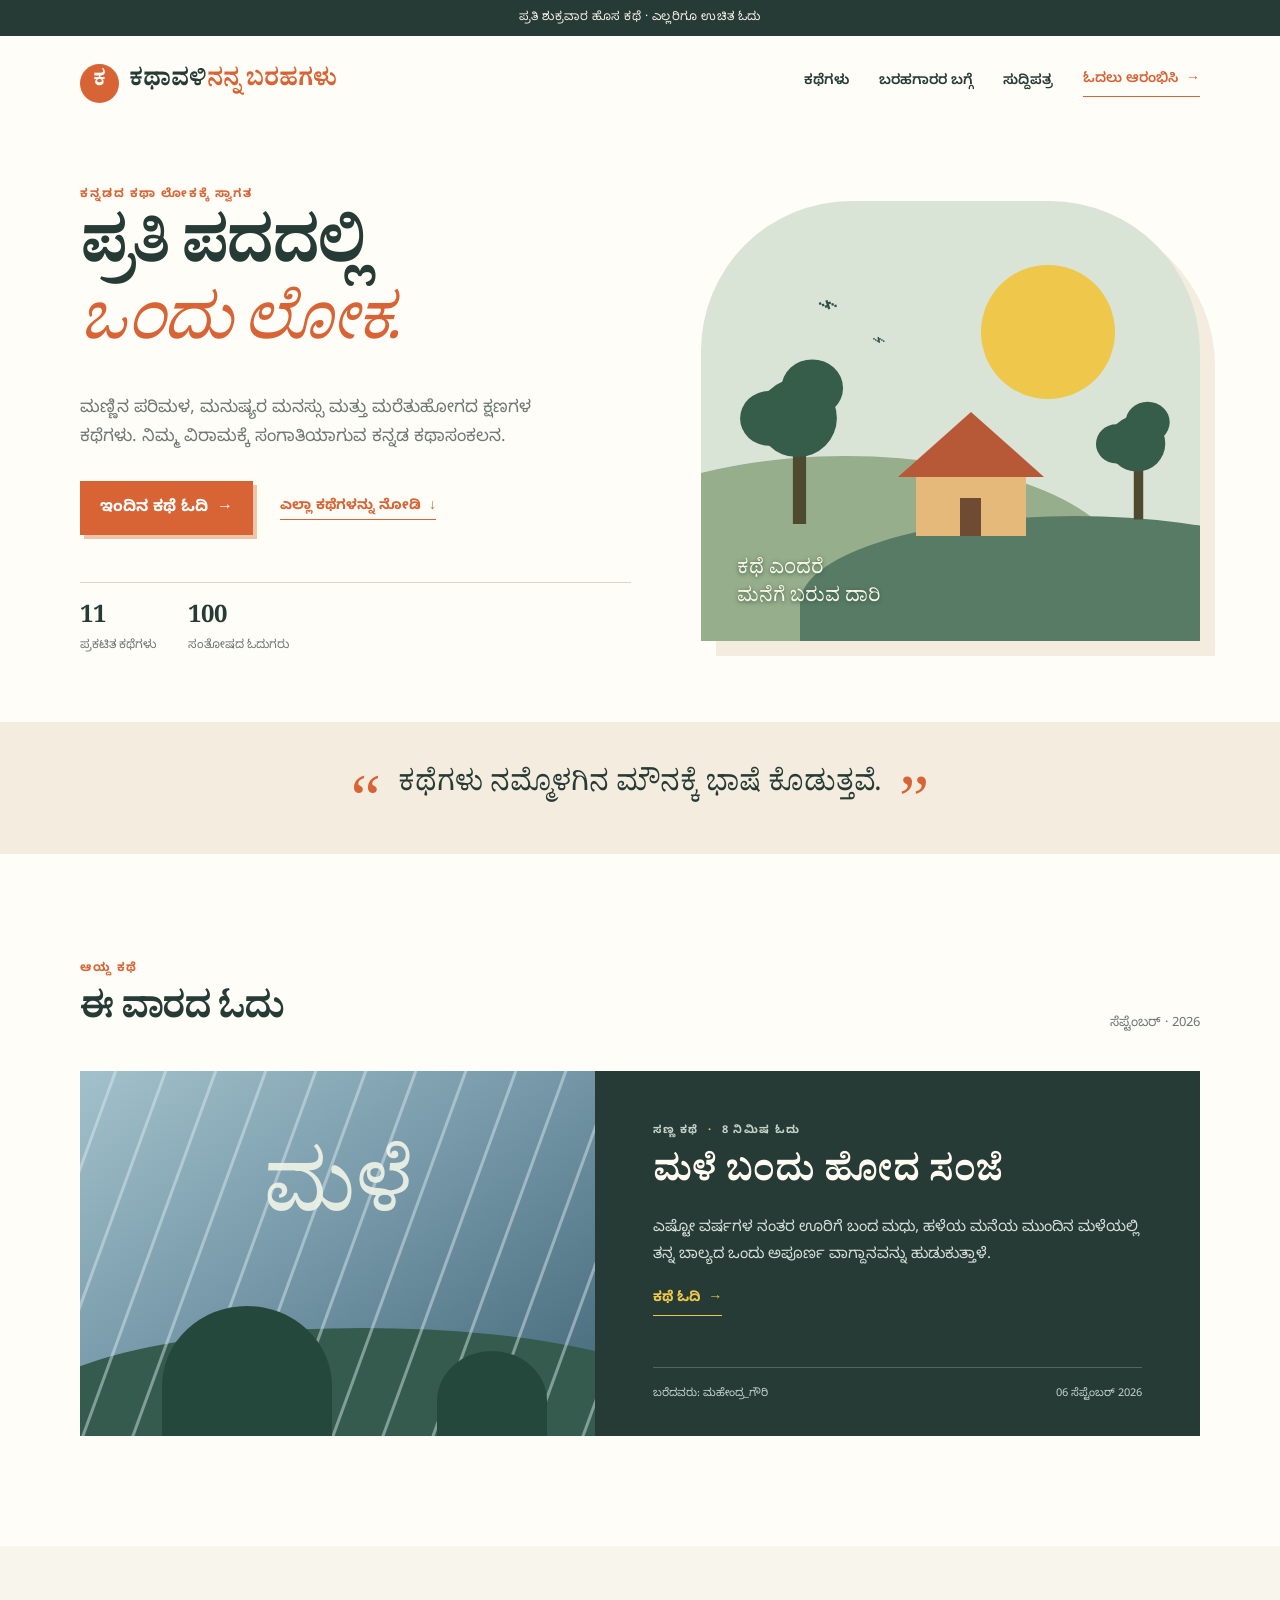
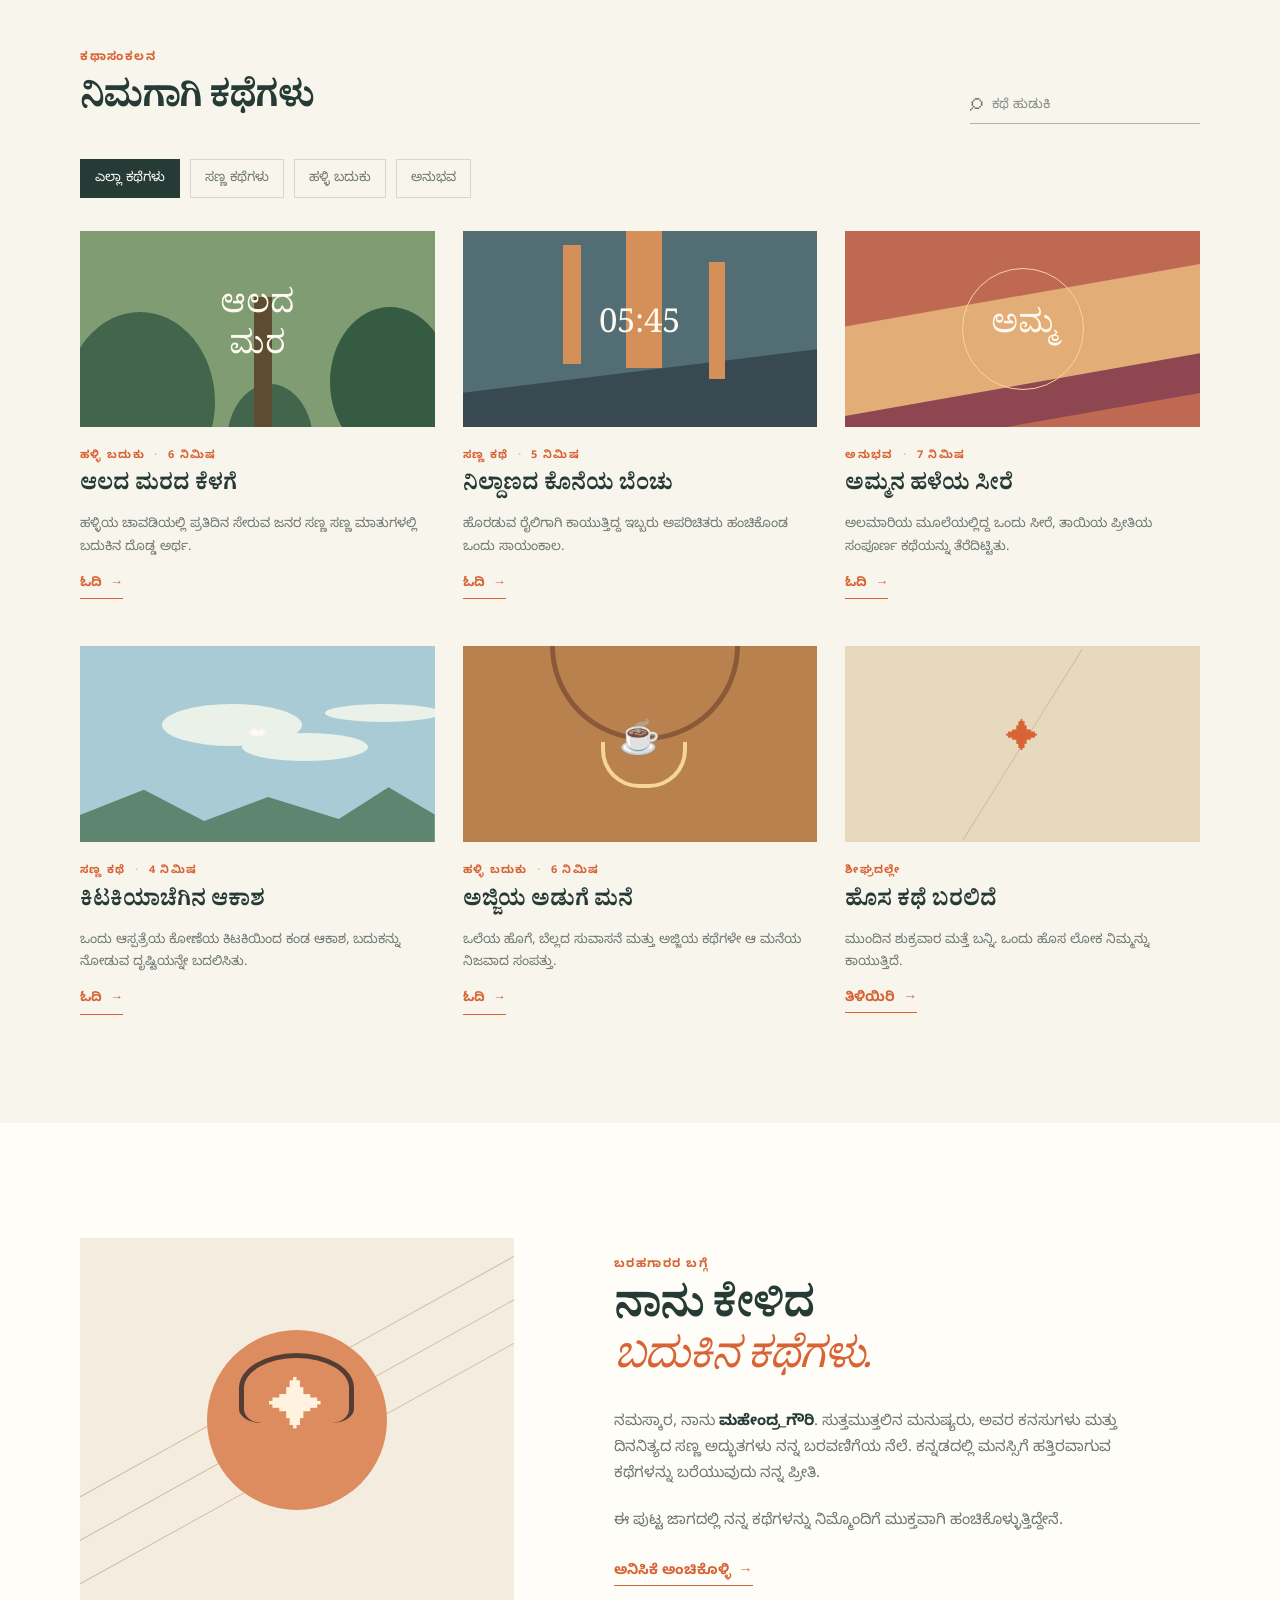
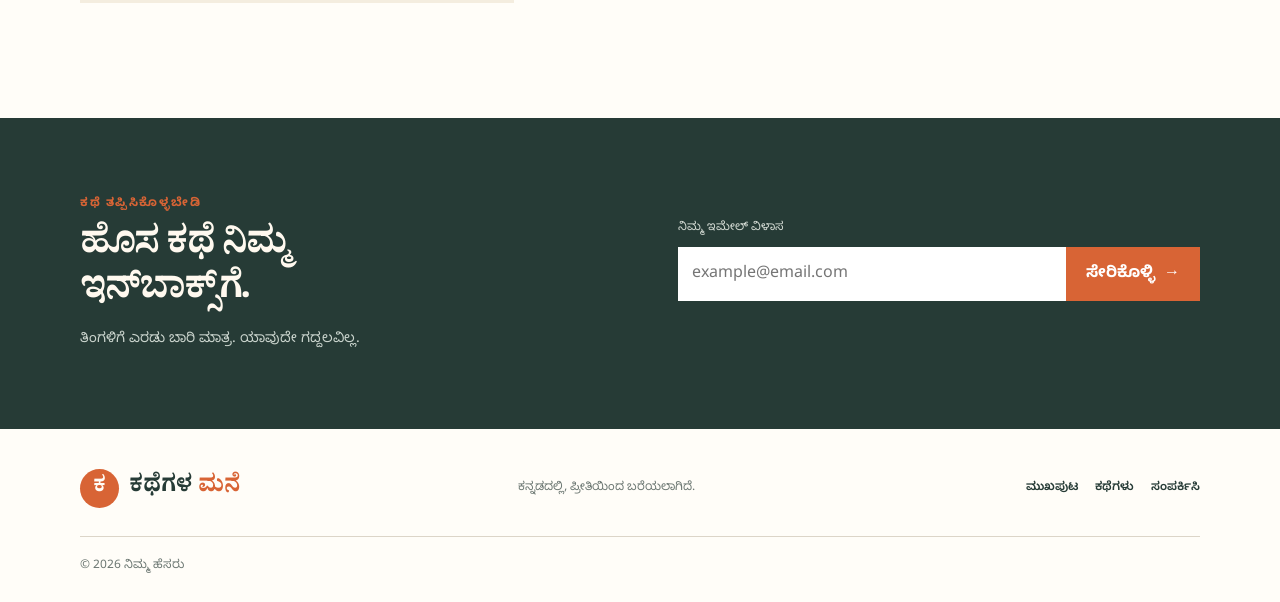
==== index.html @ 790f88e5 "Add files via upload" ====
<!doctype html>
<html lang="kn">
  <head>
    <meta charset="UTF-8" />
    <meta name="viewport" content="width=device-width, initial-scale=1.0" />
    <meta name="description" content="ಕಥೆಗಳ ಮನೆ — ಕನ್ನಡ ಕಥೆಗಳ ಉಚಿತ ಓದುಗೃಹ." />
    <title>ಕಥಾವಳಿ | ಕನ್ನಡ ಕಥೆಗಳು</title>
    <link rel="preconnect" href="https://fonts.googleapis.com" />
    <link rel="preconnect" href="https://fonts.gstatic.com" crossorigin />
    <link href="https://fonts.googleapis.com/css2?family=Noto+Serif+Kannada:wght@400;500;600;700&family=Noto+Sans+Kannada:wght@400;500;600;700&display=swap" rel="stylesheet" />
    <link rel="stylesheet" href="styles.css" />
  </head>
  <body>
    <a class="skip-link" href="#stories">ಕಥೆಗಳಿಗೆ ತೆರಳಿ</a>

    <header class="site-header" id="top">
      <div class="announcement">ಪ್ರತಿ ಶುಕ್ರವಾರ ಹೊಸ ಕಥೆ · ಎಲ್ಲರಿಗೂ ಉಚಿತ ಓದು</div>
      <nav class="nav container" aria-label="ಮುಖ್ಯ ಸಂಚರಣೆ">
        <a class="brand" href="#top" aria-label="ಕಥೆಗಳ ಮನೆ ಮುಖಪುಟ">
          <span class="brand-mark">ಕ</span>
          <span>ಕಥಾವಳಿ<em>ನನ್ನ ಬರಹಗಳು</em></span>
        </a>
        <button class="menu-button" aria-label="ಮೆನು ತೆರೆಯಿರಿ" aria-expanded="false">☰</button>
        <div class="nav-links">
          <a href="#stories">ಕಥೆಗಳು</a>
          <a href="#about">ಬರಹಗಾರರ ಬಗ್ಗೆ</a>
          <a href="#subscribe">ಸುದ್ದಿಪತ್ರ</a>
          <a class="nav-cta" href="#stories">ಓದಲು ಆರಂಭಿಸಿ <span>→</span></a>
        </div>
      </nav>
    </header>

    <main>
      <section class="hero container">
        <div class="hero-copy">
          <p class="eyebrow">ಕನ್ನಡದ ಕಥಾ ಲೋಕಕ್ಕೆ ಸ್ವಾಗತ</p>
          <h1>ಪ್ರತಿ ಪದದಲ್ಲಿ<br /><i>ಒಂದು ಲೋಕ.</i></h1>
          <p class="hero-text">ಮಣ್ಣಿನ ಪರಿಮಳ, ಮನುಷ್ಯರ ಮನಸ್ಸು ಮತ್ತು ಮರೆತುಹೋಗದ ಕ್ಷಣಗಳ ಕಥೆಗಳು. ನಿಮ್ಮ ವಿರಾಮಕ್ಕೆ ಸಂಗಾತಿಯಾಗುವ ಕನ್ನಡ ಕಥಾಸಂಕಲನ.</p>
          <div class="hero-actions">
            <a class="button button-primary" href="#featured">ಇಂದಿನ ಕಥೆ ಓದಿ <span>→</span></a>
            <a class="text-link" href="#stories">ಎಲ್ಲಾ ಕಥೆಗಳನ್ನು ನೋಡಿ <span>↓</span></a>
          </div>
          <div class="hero-meta">
            <div><strong>11 </strong><span>ಪ್ರಕಟಿತ ಕಥೆಗಳು</span></div>
            <div><strong>100</strong><span>ಸಂತೋಷದ ಓದುಗರು</span></div>
          </div>
        </div>
        <div class="hero-art" aria-hidden="true">
          <div class="sun"></div>
          <div class="hill hill-back"></div>
          <div class="hill hill-front"></div>
          <div class="hut"><span></span></div>
          <div class="tree tree-one"><span></span></div>
          <div class="tree tree-two"><span></span></div>
          <div class="bird bird-one">⌁</div><div class="bird bird-two">⌁</div>
          <p>ಕಥೆ ಎಂದರೆ<br />ಮನೆಗೆ ಬರುವ ದಾರಿ</p>
        </div>
      </section>

      <section class="quote-band">
        <div class="container quote-inner">
          <span class="quote-mark">“</span>
          <p>ಕಥೆಗಳು ನಮ್ಮೊಳಗಿನ ಮೌನಕ್ಕೆ ಭಾಷೆ ಕೊಡುತ್ತವೆ.</p>
          <span class="quote-mark end">”</span>
        </div>
      </section>

      <section class="featured container" id="featured">
        <div class="section-heading">
          <div><p class="eyebrow">ಆಯ್ದ ಕಥೆ</p><h2>ಈ ವಾರದ ಓದು</h2></div>
          <span class="issue">ಸೆಪ್ಟೆಂಬರ್ · 2026</span>
        </div>
        <article class="featured-card">
          <div class="featured-image image-rain"><span>ಮಳೆ</span><div class="rain-lines"></div></div>
          <div class="featured-body">
            <p class="category">ಸಣ್ಣ ಕಥೆ <span>·</span> 8 ನಿಮಿಷ ಓದು</p>
            <h3>ಮಳೆ ಬಂದು ಹೋದ ಸಂಜೆ</h3>
            <p>ಎಷ್ಟೋ ವರ್ಷಗಳ ನಂತರ ಊರಿಗೆ ಬಂದ ಮಧು, ಹಳೆಯ ಮನೆಯ ಮುಂದಿನ ಮಳೆಯಲ್ಲಿ ತನ್ನ ಬಾಲ್ಯದ ಒಂದು ಅಪೂರ್ಣ ವಾಗ್ದಾನವನ್ನು ಹುಡುಕುತ್ತಾಳೆ.</p>
            <button class="read-story" data-story="rain">ಕಥೆ ಓದಿ <span>→</span></button>
            <div class="featured-footer"><span>ಬರೆದವರು: ಮಹೇಂದ್ರ_ಗೌರಿ</span><span>06 ಸೆಪ್ಟೆಂಬರ್ 2026</span></div>
          </div>
        </article>
      </section>

      <section class="stories-section" id="stories">
        <div class="container">
          <div class="section-heading stories-heading">
            <div><p class="eyebrow">ಕಥಾಸಂಕಲನ</p><h2>ನಿಮಗಾಗಿ ಕಥೆಗಳು</h2></div>
            <label class="search" for="story-search"><span>⌕</span><input id="story-search" type="search" placeholder="ಕಥೆ ಹುಡುಕಿ" /></label>
          </div>
          <div class="filters" role="group" aria-label="ಕಥೆಯ ವರ್ಗಗಳು">
            <button class="filter active" data-filter="all">ಎಲ್ಲಾ ಕಥೆಗಳು</button>
            <button class="filter" data-filter="ಸಣ್ಣ ಕಥೆ">ಸಣ್ಣ ಕಥೆಗಳು</button>
            <button class="filter" data-filter="ಹಳ್ಳಿ ಬದುಕು">ಹಳ್ಳಿ ಬದುಕು</button>
            <button class="filter" data-filter="ಅನುಭವ">ಅನುಭವ</button>
          </div>
          <div class="story-grid" id="story-grid">
            <article class="story-card" data-category="ಹಳ್ಳಿ ಬದುಕು" data-search="ಆಲದ ಮರದ ಕೆಳಗೆ ಹಳ್ಳಿ ಬದುಕು">
              <div class="card-art art-tree"><span>ಆಲದ<br />ಮರ</span></div>
              <p class="category">ಹಳ್ಳಿ ಬದುಕು <span>·</span> 6 ನಿಮಿಷ</p><h3>ಆಲದ ಮರದ ಕೆಳಗೆ</h3>
              <p>ಹಳ್ಳಿಯ ಚಾವಡಿಯಲ್ಲಿ ಪ್ರತಿದಿನ ಸೇರುವ ಜನರ ಸಣ್ಣ ಸಣ್ಣ ಮಾತುಗಳಲ್ಲಿ ಬದುಕಿನ ದೊಡ್ಡ ಅರ್ಥ.</p>
              <button class="read-story simple" data-story="tree">ಓದಿ <span>→</span></button>
            </article>
            <article class="story-card" data-category="ಸಣ್ಣ ಕಥೆ" data-search="ನಿಲ್ದಾಣದ ಕೊನೆಯ ಬೆಂಚು ಸಣ್ಣ ಕಥೆ">
              <div class="card-art art-station"><span>05:45</span></div>
              <p class="category">ಸಣ್ಣ ಕಥೆ <span>·</span> 5 ನಿಮಿಷ</p><h3>ನಿಲ್ದಾಣದ ಕೊನೆಯ ಬೆಂಚು</h3>
              <p>ಹೊರಡುವ ರೈಲಿಗಾಗಿ ಕಾಯುತ್ತಿದ್ದ ಇಬ್ಬರು ಅಪರಿಚಿತರು ಹಂಚಿಕೊಂಡ ಒಂದು ಸಾಯಂಕಾಲ.</p>
              <button class="read-story simple" data-story="station">ಓದಿ <span>→</span></button>
            </article>
            <article class="story-card" data-category="ಅನುಭವ" data-search="ಅಮ್ಮನ ಹಳೆಯ ಸೀರೆ ಅನುಭವ">
              <div class="card-art art-saree"><span>ಅಮ್ಮ</span></div>
              <p class="category">ಅನುಭವ <span>·</span> 7 ನಿಮಿಷ</p><h3>ಅಮ್ಮನ ಹಳೆಯ ಸೀರೆ</h3>
              <p>ಅಲಮಾರಿಯ ಮೂಲೆಯಲ್ಲಿದ್ದ ಒಂದು ಸೀರೆ, ತಾಯಿಯ ಪ್ರೀತಿಯ ಸಂಪೂರ್ಣ ಕಥೆಯನ್ನು ತೆರೆದಿಟ್ಟಿತು.</p>
              <button class="read-story simple" data-story="saree">ಓದಿ <span>→</span></button>
            </article>
            <article class="story-card" data-category="ಸಣ್ಣ ಕಥೆ" data-search="ಕಿಟಕಿಯಾಚೆಗಿನ ಆಕಾಶ ಸಣ್ಣ ಕಥೆ">
              <div class="card-art art-sky"><span>☁</span></div>
              <p class="category">ಸಣ್ಣ ಕಥೆ <span>·</span> 4 ನಿಮಿಷ</p><h3>ಕಿಟಕಿಯಾಚೆಗಿನ ಆಕಾಶ</h3>
              <p>ಒಂದು ಆಸ್ಪತ್ರೆಯ ಕೋಣೆಯ ಕಿಟಕಿಯಿಂದ ಕಂಡ ಆಕಾಶ, ಬದುಕನ್ನು ನೋಡುವ ದೃಷ್ಟಿಯನ್ನೇ ಬದಲಿಸಿತು.</p>
              <button class="read-story simple" data-story="sky">ಓದಿ <span>→</span></button>
            </article>
            <article class="story-card" data-category="ಹಳ್ಳಿ ಬದುಕು" data-search="ಅಜ್ಜಿಯ ಅಡುಗೆ ಮನೆ ಹಳ್ಳಿ ಬದುಕು">
              <div class="card-art art-kitchen"><span>☕</span></div>
              <p class="category">ಹಳ್ಳಿ ಬದುಕು <span>·</span> 6 ನಿಮಿಷ</p><h3>ಅಜ್ಜಿಯ ಅಡುಗೆ ಮನೆ</h3>
              <p>ಒಲೆಯ ಹೊಗೆ, ಬೆಲ್ಲದ ಸುವಾಸನೆ ಮತ್ತು ಅಜ್ಜಿಯ ಕಥೆಗಳೇ ಆ ಮನೆಯ ನಿಜವಾದ ಸಂಪತ್ತು.</p>
              <button class="read-story simple" data-story="kitchen">ಓದಿ <span>→</span></button>
            </article>
            <article class="story-card coming-card" data-category="ಅನುಭವ" data-search="ಹೊಸ ಕಥೆ ಶೀಘ್ರದಲ್ಲೇ">
              <div class="card-art art-coming"><span>✦</span></div>
              <p class="category">ಶೀಘ್ರದಲ್ಲೇ</p><h3>ಹೊಸ ಕಥೆ ಬರಲಿದೆ</h3>
              <p>ಮುಂದಿನ ಶುಕ್ರವಾರ ಮತ್ತೆ ಬನ್ನಿ. ಒಂದು ಹೊಸ ಲೋಕ ನಿಮ್ಮನ್ನು ಕಾಯುತ್ತಿದೆ.</p>
              <a class="text-link" href="#subscribe">ತಿಳಿಯಿರಿ <span>→</span></a>
            </article>
          </div>
          <p class="no-results" hidden>ನಿಮ್ಮ ಹುಡುಕಾಟಕ್ಕೆ ಕಥೆ ಸಿಗಲಿಲ್ಲ. ಬೇರೆ ಪದ ಬಳಸಿ ನೋಡಿ.</p>
        </div>
      </section>

      <section class="about container" id="about">
        <div class="about-portrait" aria-hidden="true"><div class="portrait-circle"><span>✦</span></div><div class="portrait-lines"></div></div>
        <div class="about-copy"><p class="eyebrow">ಬರಹಗಾರರ ಬಗ್ಗೆ</p><h2>ನಾನು ಕೇಳಿದ<br /><i>ಬದುಕಿನ ಕಥೆಗಳು.</i></h2><p>ನಮಸ್ಕಾರ, ನಾನು <strong>ಮಹೇಂದ್ರ_ಗೌರಿ</strong>. ಸುತ್ತಮುತ್ತಲಿನ ಮನುಷ್ಯರು, ಅವರ ಕನಸುಗಳು ಮತ್ತು ದಿನನಿತ್ಯದ ಸಣ್ಣ ಅದ್ಭುತಗಳು ನನ್ನ ಬರವಣಿಗೆಯ ನೆಲೆ. ಕನ್ನಡದಲ್ಲಿ ಮನಸ್ಸಿಗೆ ಹತ್ತಿರವಾಗುವ ಕಥೆಗಳನ್ನು ಬರೆಯುವುದು ನನ್ನ ಪ್ರೀತಿ.</p><p>ಈ ಪುಟ್ಟ ಜಾಗದಲ್ಲಿ ನನ್ನ ಕಥೆಗಳನ್ನು ನಿಮ್ಮೊಂದಿಗೆ ಮುಕ್ತವಾಗಿ ಹಂಚಿಕೊಳ್ಳುತ್ತಿದ್ದೇನೆ.</p><a class="text-link" href="mailto:hello@example.com">ಅನಿಸಿಕೆ ಅಂಚಿಕೊಳ್ಳಿ <span>→</span></a></div>
      </section>

      <section class="subscribe" id="subscribe">
        <div class="container subscribe-inner"><div><p class="eyebrow">ಕಥೆ ತಪ್ಪಿಸಿಕೊಳ್ಳಬೇಡಿ</p><h2>ಹೊಸ ಕಥೆ ನಿಮ್ಮ<br />ಇನ್‌ಬಾಕ್ಸ್‌ಗೆ.</h2><p>ತಿಂಗಳಿಗೆ ಎರಡು ಬಾರಿ ಮಾತ್ರ. ಯಾವುದೇ ಗದ್ದಲವಿಲ್ಲ.</p></div><form id="subscribe-form" novalidate><label for="email">ನಿಮ್ಮ ಇಮೇಲ್ ವಿಳಾಸ</label><div class="form-row"><input id="email" type="email" placeholder="example@email.com" required /><button class="button button-primary" type="submit">ಸೇರಿಕೊಳ್ಳಿ <span>→</span></button></div><p class="form-message" aria-live="polite"></p></form></div>
      </section>
    </main>

    <footer class="site-footer"><div class="container footer-inner"><a class="brand" href="#top"><span class="brand-mark">ಕ</span><span>ಕಥೆಗಳ <em>ಮನೆ</em></span></a><p>ಕನ್ನಡದಲ್ಲಿ, ಪ್ರೀತಿಯಿಂದ ಬರೆಯಲಾಗಿದೆ.</p><div class="footer-links"><a href="#top">ಮುಖಪುಟ</a><a href="#stories">ಕಥೆಗಳು</a><a href="mailto:hello@example.com">ಸಂಪರ್ಕಿಸಿ</a></div><p class="copyright">© <span id="year"></span> ನಿಮ್ಮ ಹೆಸರು</p></div></footer>

    <dialog class="reader" id="story-reader">
      <button class="close-reader" aria-label="ಕಥೆ ಮುಚ್ಚಿ">×</button>
      <article class="reader-content"><p class="category" id="reader-category"></p><h2 id="reader-title"></h2><p class="reader-byline">ಬರೆದವರು: ನಿಮ್ಮ ಹೆಸರು</p><div class="reader-body" id="reader-body"></div><div class="reader-end">✦<p>ಓದಿದ್ದಕ್ಕೆ ಧನ್ಯವಾದಗಳು</p></div></article>
    </dialog>
    <script src="app.js"></script>
  </body>
</html>
---- styles.css ----
:root { --ink:#263b36; --muted:#6d7873; --paper:#fffdf8; --cream:#f4eddf; --orange:#d86435; --orange-dark:#b94c23; --yellow:#efc84b; --line:#dcd5c8; --serif:"Noto Serif Kannada", Georgia, serif; --sans:"Noto Sans Kannada", Arial, sans-serif; }
* { box-sizing:border-box; } html { scroll-behavior:smooth; } body { margin:0; background:var(--paper); color:var(--ink); font-family:var(--sans); font-size:16px; line-height:1.75; } button,input { font:inherit; } button,a { -webkit-tap-highlight-color:transparent; } a { color:inherit; text-decoration:none; } .container { width:min(1120px, calc(100% - 48px)); margin:auto; }.skip-link { position:absolute; left:-10000px; background:var(--ink); color:white; padding:10px 16px; z-index:20; }.skip-link:focus { left:12px; top:12px; }
.announcement { background:var(--ink); color:#f9f3e8; text-align:center; padding:8px 12px 7px; font-size:12px; letter-spacing:.04em; }.site-header { background:var(--paper); }.nav { height:94px; display:flex; align-items:center; justify-content:space-between; }.brand { display:inline-flex; align-items:center; gap:10px; font-family:var(--serif); font-size:24px; line-height:1; font-weight:700; }.brand em { color:var(--orange); font-style:normal; }.brand-mark { display:grid; place-items:center; width:39px; height:39px; border-radius:50%; color:var(--paper); background:var(--orange); font-size:22px; }.nav-links { display:flex; align-items:center; gap:30px; font-size:14px; font-weight:600; }.nav-links > a:not(.nav-cta) { position:relative; }.nav-links > a:not(.nav-cta)::after { content:""; position:absolute; left:0; bottom:-4px; width:0; height:1px; background:var(--orange); transition:width .2s; }.nav-links > a:not(.nav-cta):hover::after { width:100%; }.nav-cta { color:var(--orange); border-bottom:1px solid currentColor; padding-bottom:2px; }.nav-cta span,.button span,.text-link span,.read-story span { padding-left:4px; transition:transform .2s; display:inline-block; }.nav-cta:hover span,.button:hover span,.text-link:hover span,.read-story:hover span { transform:translateX(4px); }.menu-button { display:none; border:0; background:transparent; font-size:25px; color:var(--ink); cursor:pointer; }
.hero { min-height:570px; display:grid; grid-template-columns:1.05fr .95fr; gap:70px; align-items:center; padding-top:55px; padding-bottom:65px; }.eyebrow { margin:0 0 11px; color:var(--orange); font-size:12px; font-weight:700; letter-spacing:.13em; text-transform:uppercase; }.hero h1,.section-heading h2,.about h2,.subscribe h2 { font-family:var(--serif); font-size:clamp(41px,5.1vw,64px); line-height:1.2; letter-spacing:-.045em; margin:0; font-weight:700; }.hero h1 i,.about h2 i { color:var(--orange); font-weight:400; }.hero-text { max-width:510px; margin:24px 0 27px; color:var(--muted); font-size:17px; }.hero-actions { display:flex; align-items:center; gap:27px; flex-wrap:wrap; }.button { display:inline-block; border:0; cursor:pointer; padding:14px 20px 12px; font-weight:700; transition:transform .2s,background .2s; }.button:hover { transform:translateY(-2px); }.button-primary { background:var(--orange); color:white; box-shadow:4px 4px 0 #efc5a9; }.button-primary:hover { background:var(--orange-dark); }.text-link { display:inline-block; color:var(--orange); font-size:14px; font-weight:700; border-bottom:1px solid currentColor; line-height:1.7; cursor:pointer; }.hero-meta { display:flex; gap:32px; border-top:1px solid var(--line); padding-top:21px; margin-top:47px; }.hero-meta > div { display:flex; flex-direction:column; }.hero-meta strong { font-family:var(--serif); font-size:24px; line-height:1.35; }.hero-meta span { color:var(--muted); font-size:12px; }
.hero-art { height:440px; position:relative; overflow:hidden; background:#d9e4d6; border-radius:150px 150px 0 0; isolation:isolate; box-shadow:15px 15px 0 var(--cream); }.sun { position:absolute; width:134px; height:134px; background:var(--yellow); border-radius:50%; top:64px; right:85px; }.hill { position:absolute; bottom:-50px; border-radius:50% 50% 0 0; }.hill-back { background:#96ae8b; width:560px; height:235px; left:-135px; }.hill-front { background:#587b65; width:550px; height:175px; right:-150px; }.hut { position:absolute; width:110px; height:67px; background:#e5b97a; left:215px; bottom:105px; z-index:2; }.hut::before { content:""; position:absolute; border-left:73px solid transparent; border-right:73px solid transparent; border-bottom:65px solid #b75937; left:-18px; top:-57px; }.hut span { width:21px; height:38px; position:absolute; bottom:0; left:44px; background:#6e4b32; }.tree { position:absolute; bottom:111px; z-index:3; width:15px; height:100px; background:#4e4a30; }.tree::before,.tree::after,.tree span { content:""; position:absolute; border-radius:50%; background:#365d49; }.tree::before { height:89px; width:90px; top:-65px; left:-40px; }.tree::after { height:65px; width:70px; top:-87px; left:-13px; }.tree span { height:62px; width:65px; top:-51px; left:-60px; }.tree-one { left:91px; transform:scale(.88); }.tree-two { right:54px; transform:scale(.63); bottom:103px; }.bird { position:absolute; z-index:2; color:#345044; font-size:37px; transform:rotate(-18deg); }.bird-one { top:75px; left:120px; }.bird-two { top:109px; left:170px; transform:rotate(-13deg) scale(.65); }.hero-art p { position:absolute; z-index:4; left:36px; bottom:28px; color:#fff8e8; font-family:var(--serif); font-size:20px; line-height:1.4; margin:0; text-shadow:0 1px 4px #315a47; }
.quote-band { background:var(--cream); padding:42px 0; }.quote-inner { display:flex; align-items:center; justify-content:center; gap:17px; text-align:center; }.quote-inner p { font-family:var(--serif); font-size:clamp(20px,2.4vw,29px); line-height:1.55; margin:0; }.quote-mark { color:var(--orange); font-family:Georgia,serif; font-size:68px; height:48px; line-height:1; }.quote-mark.end { align-self:flex-end; }
.featured { padding-top:105px; padding-bottom:110px; }.section-heading { display:flex; align-items:end; justify-content:space-between; gap:20px; margin-bottom:35px; }.section-heading h2 { font-size:37px; }.issue { color:var(--muted); font-size:13px; }.featured-card { display:grid; grid-template-columns:.92fr 1.08fr; min-height:365px; background:var(--ink); color:#fffbf1; }.featured-image { min-height:300px; position:relative; overflow:hidden; }.image-rain { background:linear-gradient(145deg,#a2c1cb 0%,#7799a9 45%,#426677 100%); }.image-rain::before { content:""; position:absolute; bottom:-57px; width:130%; height:165px; left:-10%; border-radius:50% 50% 0 0; background:#355b4e; }.image-rain::after { content:""; position:absolute; bottom:-30px; left:16%; width:170px; height:160px; border-radius:50% 50% 0 0; background:#25483c; box-shadow:245px 15px 0 -30px #25483c; }.image-rain > span { position:absolute; z-index:2; font-family:var(--serif); font-size:86px; color:#eef3e7; left:50%; top:36%; transform:translate(-50%,-50%); opacity:.92; }.rain-lines { position:absolute; inset:-30px; opacity:.45; background:repeating-linear-gradient(110deg,transparent 0 23px,#e2edf3 24px 26px,transparent 27px 47px); }.featured-body { padding:51px 58px 32px; display:flex; flex-direction:column; align-items:flex-start; }.category { color:#c6d2c8; font-size:11px; font-weight:700; letter-spacing:.12em; text-transform:uppercase; margin:0 0 12px; }.category span { color:var(--yellow); padding:0 5px; }.featured-body h3 { font-family:var(--serif); font-size:36px; line-height:1.35; margin:0; }.featured-body > p:not(.category) { color:#d7ded8; font-size:15px; line-height:1.8; margin:14px 0 18px; max-width:525px; }.read-story { background:transparent; border:0; color:var(--yellow); padding:0 0 3px; border-bottom:1px solid currentColor; font-weight:700; cursor:pointer; font-size:14px; }.featured-footer { width:100%; display:flex; justify-content:space-between; gap:12px; border-top:1px solid #52665f; margin-top:auto; padding-top:17px; font-size:11px; color:#c7d1cb; }
.stories-section { background:#f8f5ed; padding:102px 0 108px; }.search { width:230px; display:flex; align-items:center; gap:7px; border-bottom:1px solid #aeb4aa; color:var(--muted); padding:4px 0; }.search span { font-size:25px; line-height:1; }.search input { width:100%; outline:0; border:0; background:transparent; color:var(--ink); font-size:13px; }.search input::placeholder { color:#838d87; }.filters { display:flex; gap:10px; flex-wrap:wrap; margin-bottom:33px; }.filter { padding:8px 14px 6px; border:1px solid var(--line); background:transparent; color:var(--muted); cursor:pointer; font-size:13px; transition:.2s; }.filter:hover,.filter.active { color:var(--paper); border-color:var(--ink); background:var(--ink); }.story-grid { display:grid; grid-template-columns:repeat(3,1fr); gap:47px 28px; }.story-card { display:flex; flex-direction:column; align-items:flex-start; }.card-art { position:relative; overflow:hidden; height:196px; width:100%; margin-bottom:20px; display:grid; place-items:center; font-family:var(--serif); font-size:33px; color:#fffaf0; line-height:1.25; text-align:center; }.card-art::before,.card-art::after { content:""; position:absolute; }.card-art span { position:relative; z-index:2; }.art-tree { background:#7f9c72; }.art-tree::before { bottom:-65px; left:-15px; width:150px; height:180px; border-radius:50%; background:#43654b; box-shadow:130px 40px 0 -32px #43654b,250px -20px 0 -15px #355b43; }.art-tree::after { height:130px; width:18px; background:#5e4b31; bottom:0; left:49%; }.art-station { background:#536d75; }.art-station::before { width:120%; height:88px; left:-10%; bottom:-32px; background:#394952; transform:skewY(-7deg); }.art-station::after { width:36px; height:137px; top:0; left:46%; background:#d49058; box-shadow:73px 21px 0 -10px #d49058,-72px 5px 0 -9px #d49058; }.art-saree { background:#bf6852; }.art-saree::before { width:145%; height:88px; left:-18%; top:62px; background:#e3ad77; transform:rotate(-10deg); box-shadow:0 39px 0 #8e4650; }.art-saree::after { width:120px; height:120px; border:1px solid #f8d3a0; border-radius:50%; }.art-sky { background:#a8cbd5; }.art-sky::before { width:140px; height:42px; border-radius:50%; background:#e9f1e8; left:23%; top:58px; box-shadow:73px 22px 0 -7px #e9f1e8,151px -12px 0 -12px #e9f1e8; }.art-sky::after { width:100%; height:65px; bottom:0; background:#5e856f; clip-path:polygon(0 100%,0 58%,18% 19%,35% 67%,53% 30%,73% 64%,87% 15%,100% 57%,100% 100%); }.art-kitchen { background:#b8814d; }.art-kitchen::before { width:180px; height:180px; border:5px solid #8a5a38; border-radius:50%; top:-95px; left:calc(50% - 90px); }.art-kitchen::after { width:78px; height:42px; border-radius:0 0 38px 38px; border:4px solid #f5d697; border-top:0; top:96px; left:calc(50% - 39px); }.art-coming { background:#e7d9bd; color:var(--orange); }.art-coming::before { height:115%; width:1px; background:#cebea0; transform:rotate(32deg); }.story-card .category { color:var(--orange); margin-bottom:6px; }.story-card h3 { font-family:var(--serif); font-size:22px; line-height:1.45; margin:0; }.story-card > p:not(.category) { margin:10px 0 13px; color:var(--muted); font-size:13px; line-height:1.75; }.story-card .simple { color:var(--orange); font-size:13px; }.no-results { text-align:center; color:var(--muted); padding-top:32px; }
.about { display:grid; grid-template-columns:.85fr 1.15fr; gap:100px; align-items:center; padding-top:115px; padding-bottom:115px; }.about-portrait { height:365px; position:relative; background:var(--cream); overflow:hidden; display:grid; place-items:center; }.portrait-circle { width:180px; height:180px; border-radius:50%; background:#dc8c5e; display:grid; place-items:center; color:#fff3df; font-family:var(--serif); font-size:55px; position:relative; z-index:2; }.portrait-circle::before { content:""; position:absolute; width:105px; height:65px; border-radius:50% 50% 20% 20%; border:5px solid #553d35; border-bottom:0; top:23px; }.portrait-lines { position:absolute; width:145%; height:1px; background:#d2bfa1; transform:rotate(-29deg); box-shadow:0 38px #d2bfa1,0 -38px #d2bfa1; }.about h2 { font-size:43px; }.about-copy > p:not(.eyebrow) { color:var(--muted); font-size:15px; max-width:550px; margin:20px 0 0; }.about-copy strong { color:var(--ink); }.about-copy .text-link { margin-top:26px; }
.subscribe { background:var(--ink); color:#fff9ef; padding:76px 0; }.subscribe-inner { display:grid; grid-template-columns:1fr 1fr; gap:75px; align-items:center; }.subscribe h2 { font-size:38px; }.subscribe-inner > div > p:not(.eyebrow) { margin:12px 0 0; color:#cad4cd; font-size:14px; }.subscribe form label { display:block; color:#d2d9d2; font-size:12px; margin-bottom:8px; }.form-row { display:flex; }.form-row input { min-width:0; flex:1; border:0; padding:13px 14px 11px; outline:2px solid transparent; }.form-row input:focus { outline-color:var(--yellow); }.form-row .button { white-space:nowrap; box-shadow:none; }.form-message { min-height:20px; margin:8px 0 0; color:var(--yellow); font-size:12px; }.site-footer { padding:40px 0 25px; }.footer-inner { display:grid; grid-template-columns:1.2fr 1.4fr auto; gap:20px; align-items:center; }.footer-inner > p { margin:0; color:var(--muted); font-size:12px; }.footer-links { display:flex; gap:17px; font-size:12px; font-weight:600; }.footer-links a:hover { color:var(--orange); }.copyright { grid-column:1/-1; border-top:1px solid var(--line); padding-top:19px; margin-top:8px !important; }
.reader { width:min(760px, calc(100% - 28px)); max-height:min(82vh,850px); color:var(--ink); background:var(--paper); border:0; padding:0; box-shadow:0 25px 70px #1729238f; }.reader::backdrop { background:#132c24c7; backdrop-filter:blur(2px); }.reader-content { max-width:620px; padding:80px 58px 55px; margin:auto; }.reader .category { color:var(--orange); }.reader h2 { font-family:var(--serif); font-size:clamp(30px,5vw,48px); line-height:1.3; margin:0; }.reader-byline { color:var(--muted); font-size:13px; padding-bottom:25px; border-bottom:1px solid var(--line); }.reader-body { font-family:var(--serif); font-size:17px; line-height:2.1; }.reader-body p { margin:1.35em 0; }.reader-body p:first-child::first-letter { float:left; color:var(--orange); font-size:3.5em; font-weight:700; line-height:.7; margin:.16em .1em 0 0; }.reader-end { text-align:center; color:var(--orange); padding-top:13px; }.reader-end p { color:var(--muted); font-family:var(--sans); font-size:12px; }.close-reader { position:fixed; right:calc(50% - min(380px, calc(50vw - 14px))); margin:16px; width:38px; height:38px; border:0; border-radius:50%; background:var(--ink); color:white; font-size:26px; line-height:1; cursor:pointer; z-index:2; }
@media (max-width:780px) { .container { width:min(100% - 34px, 560px); }.nav { height:75px; }.menu-button { display:block; }.nav-links { display:none; position:absolute; top:114px; left:0; right:0; z-index:8; padding:22px 8.5%; background:var(--paper); border-bottom:1px solid var(--line); box-shadow:0 14px 18px #263b3614; flex-direction:column; align-items:flex-start; gap:16px; }.nav-links.open { display:flex; }.hero { min-height:auto; grid-template-columns:1fr; padding:43px 0 50px; gap:38px; }.hero h1 { font-size:47px; }.hero-art { height:340px; order:-1; }.sun { right:45px; top:50px; }.hut { left:42%; transform:scale(.85); transform-origin:bottom; }.hero-meta { margin-top:32px; }.featured { padding:72px 0; }.featured-card { grid-template-columns:1fr; }.featured-image { min-height:230px; }.featured-body { padding:34px 26px 26px; }.featured-body h3 { font-size:30px; }.featured-footer { flex-direction:column; }.section-heading { align-items:flex-start; flex-direction:column; }.section-heading h2 { font-size:33px; }.issue { margin-top:-17px; }.stories-section { padding:72px 0; }.stories-heading { gap:19px; }.search { width:100%; }.story-grid { grid-template-columns:1fr; gap:36px; }.card-art { height:210px; }.about { grid-template-columns:1fr; gap:38px; padding:75px 0; }.about-portrait { height:275px; }.about h2 { font-size:37px; }.subscribe { padding:60px 0; }.subscribe-inner { grid-template-columns:1fr; gap:33px; }.subscribe h2 { font-size:34px; }.form-row { flex-direction:column; gap:10px; }.form-row .button { width:100%; }.footer-inner { grid-template-columns:1fr; gap:15px; }.footer-links { order:2; }.copyright { order:3; }.reader-content { padding:70px 27px 35px; }.close-reader { right:14px; margin:10px; }.reader-body { font-size:16px; } }
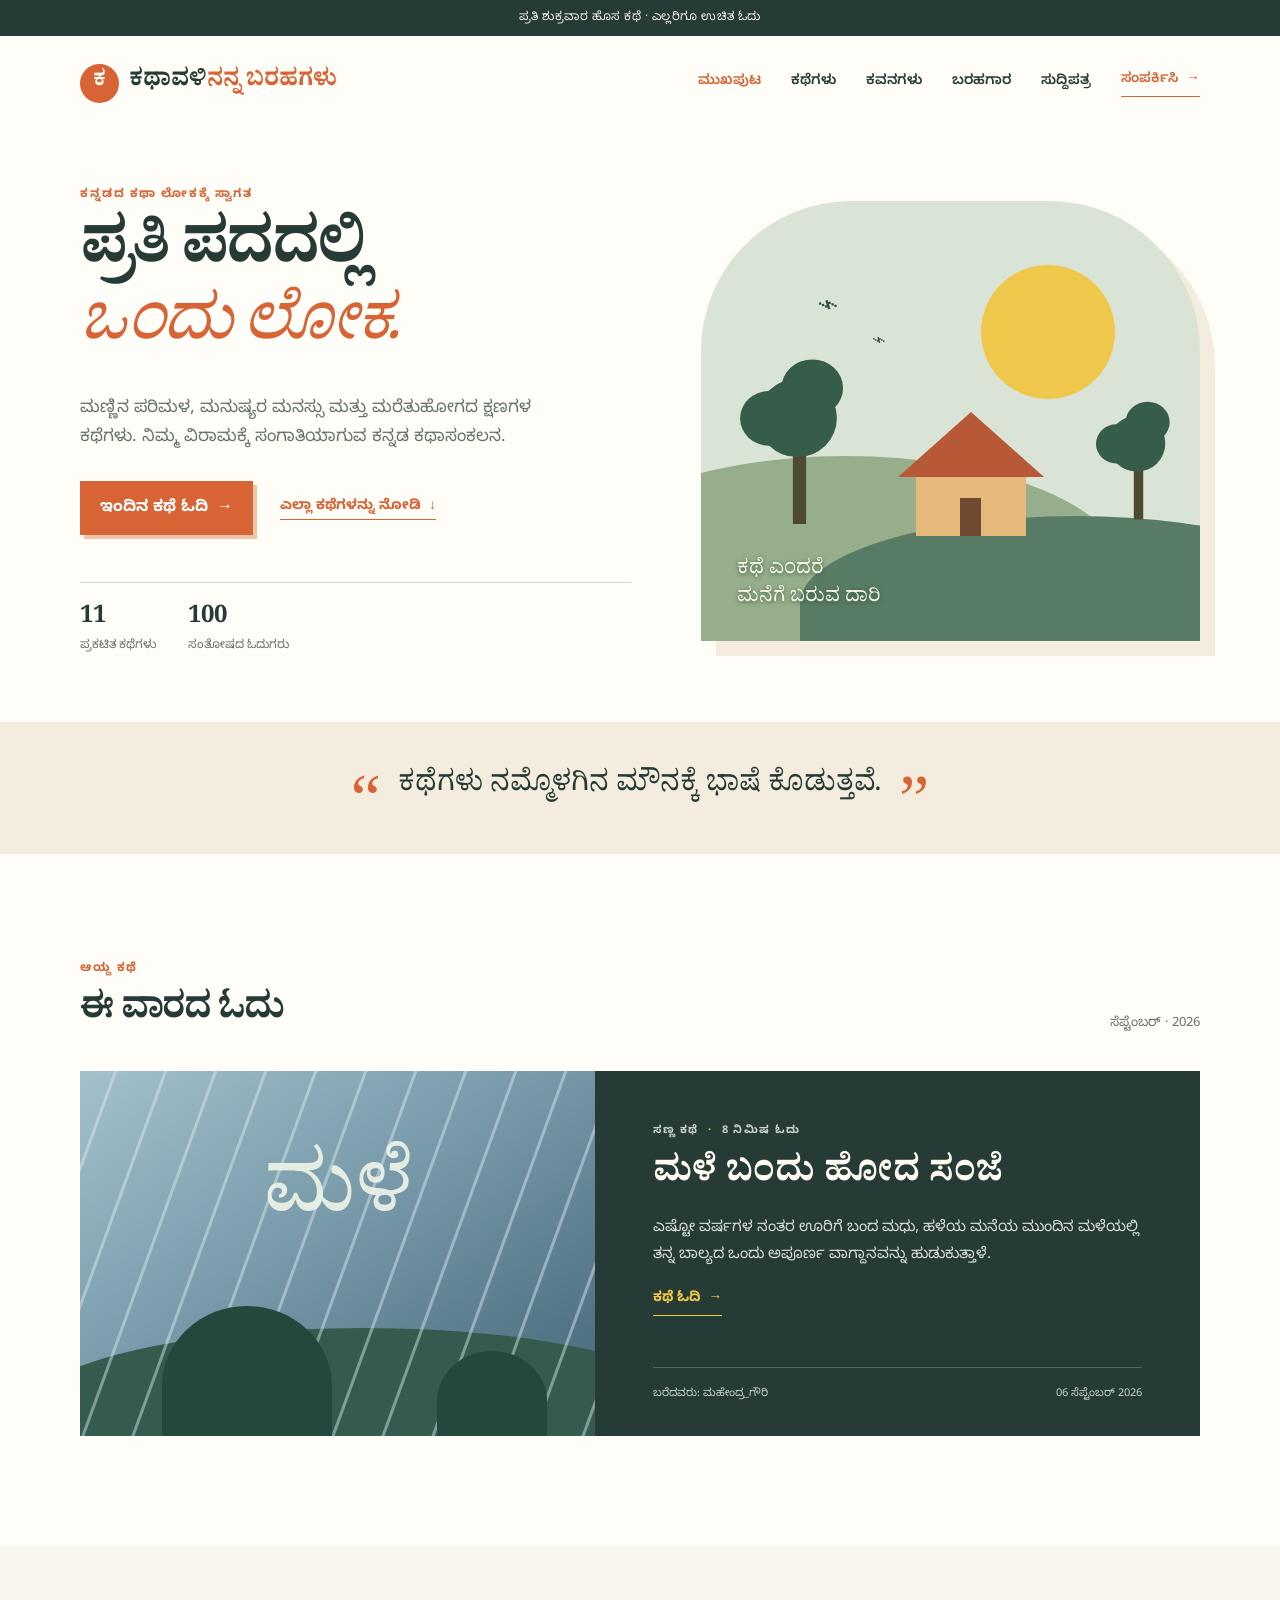
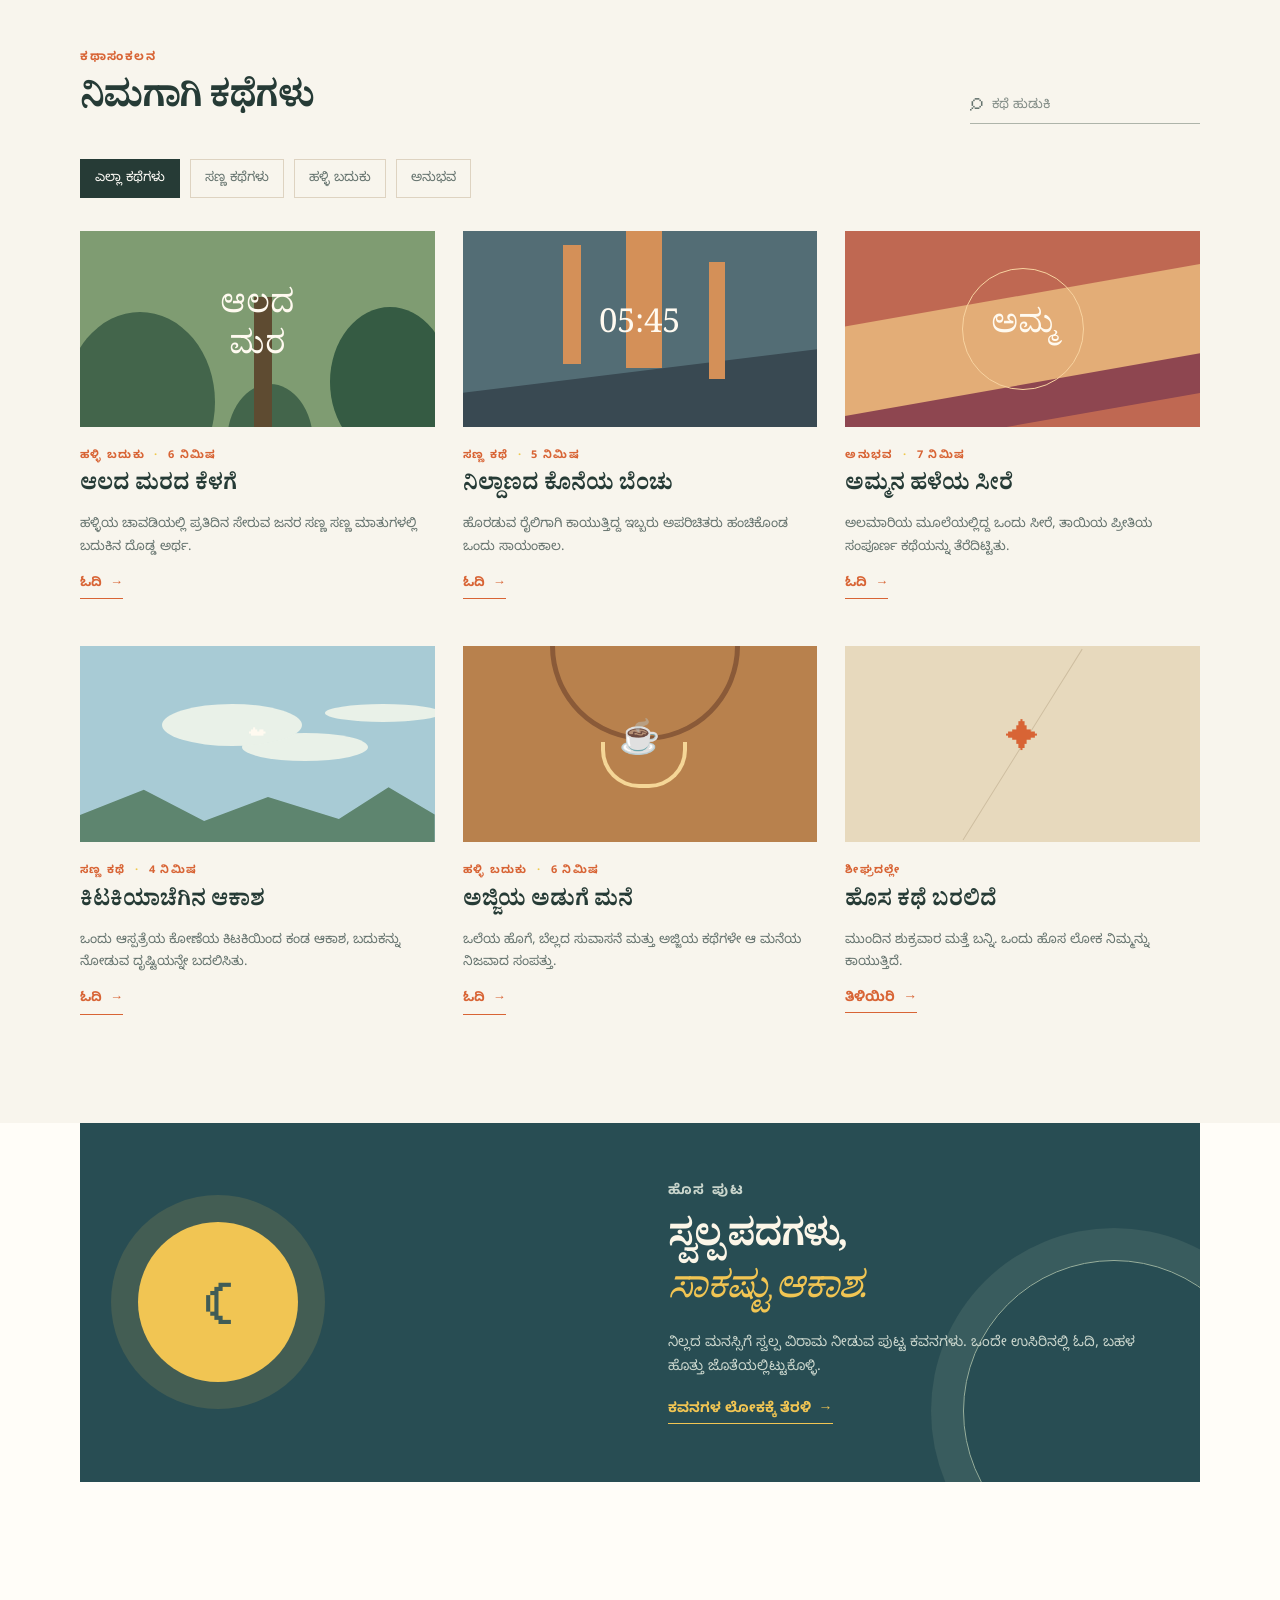
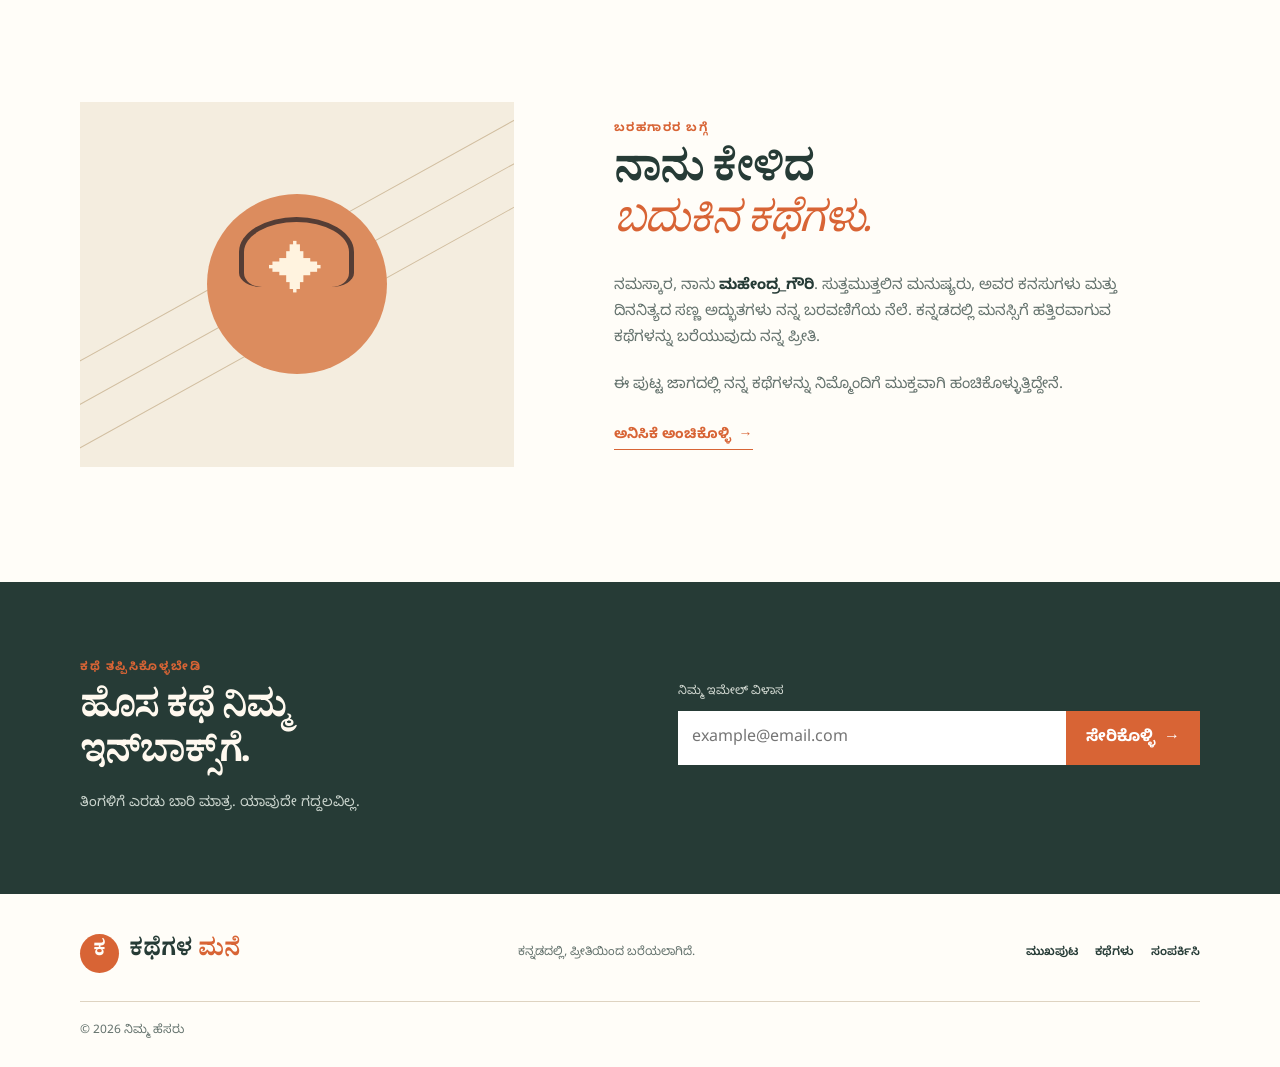
==== commit 15a03ce8: "Add files via upload" ====
--- a/index.html
+++ b/index.html
@@ -9,6 +9,7 @@
     <link rel="preconnect" href="https://fonts.gstatic.com" crossorigin />
     <link href="https://fonts.googleapis.com/css2?family=Noto+Serif+Kannada:wght@400;500;600;700&family=Noto+Sans+Kannada:wght@400;500;600;700&display=swap" rel="stylesheet" />
     <link rel="stylesheet" href="styles.css" />
+    <link rel="stylesheet" href="creative.css" />
   </head>
   <body>
     <a class="skip-link" href="#stories">ಕಥೆಗಳಿಗೆ ತೆರಳಿ</a>
@@ -16,16 +17,18 @@
     <header class="site-header" id="top">
       <div class="announcement">ಪ್ರತಿ ಶುಕ್ರವಾರ ಹೊಸ ಕಥೆ · ಎಲ್ಲರಿಗೂ ಉಚಿತ ಓದು</div>
       <nav class="nav container" aria-label="ಮುಖ್ಯ ಸಂಚರಣೆ">
-        <a class="brand" href="#top" aria-label="ಕಥೆಗಳ ಮನೆ ಮುಖಪುಟ">
+        <a class="brand" href="index.html" aria-label="ಕಥಾವಳಿ ಮುಖಪುಟ">
           <span class="brand-mark">ಕ</span>
           <span>ಕಥಾವಳಿ<em>ನನ್ನ ಬರಹಗಳು</em></span>
         </a>
         <button class="menu-button" aria-label="ಮೆನು ತೆರೆಯಿರಿ" aria-expanded="false">☰</button>
         <div class="nav-links">
-          <a href="#stories">ಕಥೆಗಳು</a>
-          <a href="#about">ಬರಹಗಾರರ ಬಗ್ಗೆ</a>
-          <a href="#subscribe">ಸುದ್ದಿಪತ್ರ</a>
-          <a class="nav-cta" href="#stories">ಓದಲು ಆರಂಭಿಸಿ <span>→</span></a>
+          <a class="active" href="index.html">ಮುಖಪುಟ</a>
+          <a href="kathegalu.html">ಕಥೆಗಳು</a>
+          <a href="kavanagalu.html">ಕವನಗಳು</a>
+          <a href="barahagara.html">ಬರಹಗಾರ</a>
+          <a href="suddipatra.html">ಸುದ್ದಿಪತ್ರ</a>
+          <a class="nav-cta" href="samparka.html">ಸಂಪರ್ಕಿಸಿ <span>→</span></a>
         </div>
       </nav>
     </header>
@@ -136,6 +139,11 @@
         </div>
       </section>
 
+      <section class="poem-promo" data-reveal>
+        <div class="moon-small">☾</div>
+        <div><p class="eyebrow">ಹೊಸ ಪುಟ</p><h2>ಸ್ವಲ್ಪ ಪದಗಳು,<br /><i>ಸಾಕಷ್ಟು ಆಕಾಶ.</i></h2><p>ನಿಲ್ಲದ ಮನಸ್ಸಿಗೆ ಸ್ವಲ್ಪ ವಿರಾಮ ನೀಡುವ ಪುಟ್ಟ ಕವನಗಳು. ಒಂದೇ ಉಸಿರಿನಲ್ಲಿ ಓದಿ, ಬಹಳ ಹೊತ್ತು ಜೊತೆಯಲ್ಲಿಟ್ಟುಕೊಳ್ಳಿ.</p><a class="text-link" href="kavanagalu.html">ಕವನಗಳ ಲೋಕಕ್ಕೆ ತೆರಳಿ <span>→</span></a></div>
+      </section>
+
       <section class="about container" id="about">
         <div class="about-portrait" aria-hidden="true"><div class="portrait-circle"><span>✦</span></div><div class="portrait-lines"></div></div>
         <div class="about-copy"><p class="eyebrow">ಬರಹಗಾರರ ಬಗ್ಗೆ</p><h2>ನಾನು ಕೇಳಿದ<br /><i>ಬದುಕಿನ ಕಥೆಗಳು.</i></h2><p>ನಮಸ್ಕಾರ, ನಾನು <strong>ಮಹೇಂದ್ರ_ಗೌರಿ</strong>. ಸುತ್ತಮುತ್ತಲಿನ ಮನುಷ್ಯರು, ಅವರ ಕನಸುಗಳು ಮತ್ತು ದಿನನಿತ್ಯದ ಸಣ್ಣ ಅದ್ಭುತಗಳು ನನ್ನ ಬರವಣಿಗೆಯ ನೆಲೆ. ಕನ್ನಡದಲ್ಲಿ ಮನಸ್ಸಿಗೆ ಹತ್ತಿರವಾಗುವ ಕಥೆಗಳನ್ನು ಬರೆಯುವುದು ನನ್ನ ಪ್ರೀತಿ.</p><p>ಈ ಪುಟ್ಟ ಜಾಗದಲ್ಲಿ ನನ್ನ ಕಥೆಗಳನ್ನು ನಿಮ್ಮೊಂದಿಗೆ ಮುಕ್ತವಾಗಿ ಹಂಚಿಕೊಳ್ಳುತ್ತಿದ್ದೇನೆ.</p><a class="text-link" href="mailto:hello@example.com">ಅನಿಸಿಕೆ ಅಂಚಿಕೊಳ್ಳಿ <span>→</span></a></div>
--- a/creative.css
+++ b/creative.css
@@ -0,0 +1,4 @@
+/* Shared creative multi-page layer for ಕಥಾವಳಿ */
+.poem-reader .reader-content{text-align:center}.poem-reader-body{font-size:19px!important;line-height:2.25!important;text-align:center}.poem-reader-body p{white-space:pre-line}.poem-reader-body p:first-child::first-letter{float:none!important;margin:0!important;color:inherit!important;font-size:inherit!important;font-weight:inherit!important;line-height:inherit!important}
+@keyframes floatSun{50%{transform:translateY(-10px)}}@keyframes pageEnter{from{opacity:0;transform:translateY(20px)}to{opacity:1;transform:none}}.hero-art .sun{animation:floatSun 5s ease-in-out infinite}.hero-art .bird{animation:floatLeaf 4s ease-in-out infinite}.hero-art .bird-two{animation-delay:.5s}.poem-promo .moon-small{animation:floatSun 5s ease-in-out infinite}.home-page .story-card:hover{transform:translateY(-7px);transition:transform .25s}.home-page .hero-copy,.home-page .hero-art{animation:pageEnter .7s ease both}.home-page .hero-art{animation-delay:.12s}
+:root{--deep:#173a35;--forest:#245047;--warm:#d86435;--sun:#f1c553;--sand:#f7f1e5;--line:#ded3c1;--muted:#65736e;--serif:"Noto Serif Kannada",Georgia,serif;--sans:"Noto Sans Kannada",Arial,sans-serif}body{overflow-x:hidden}.reading-progress{position:fixed;z-index:100;top:0;left:0;width:100%;height:3px}.reading-progress span{display:block;width:0;height:100%;background:var(--warm)}.spark{color:var(--sun)}.nav-links .active{color:var(--warm)}.menu-button{line-height:1}.page-wrap{min-height:100vh;background:var(--paper,#fffdf8)}.inner-hero{display:grid;grid-template-columns:1.1fr .9fr;gap:78px;align-items:center;max-width:1120px;margin:auto;padding:76px 24px}.eyebrow-line{display:flex;align-items:center;gap:9px;margin:0 0 10px;color:var(--warm);font-size:11px;font-weight:700;letter-spacing:.13em;text-transform:uppercase}.eyebrow-line::before{content:"";width:21px;height:1px;background:currentColor}.inner-hero h1,.about-copy-new h1,.contact-copy h1{margin:0;font:700 clamp(42px,5vw,64px)/1.22 var(--serif);letter-spacing:-.06em}.inner-hero h1 i,.about-copy-new h1 i,.contact-copy h1 i{color:var(--warm);font-weight:400}.lead{max-width:540px;margin:21px 0 0;color:var(--muted);font-size:16px}.hero-shape{position:relative;min-height:310px;overflow:hidden;border-radius:160px 160px 15px 15px;isolation:isolate;box-shadow:15px 15px 0 #f4edde}.hero-shape::before,.hero-shape::after{position:absolute;content:"";border-radius:50%}.hero-shape::before{width:280px;height:280px;right:-77px;bottom:-95px;background:#547f6c}.hero-shape::after{width:140px;height:140px;left:52px;top:51px;background:var(--sun)}.story-shape{background:#c4d8bd}.story-shape span,.poem-shape span{position:absolute;z-index:2;top:50%;left:50%;transform:translate(-50%,-50%);color:#fff9e9;font:400 66px/1 var(--serif);text-shadow:0 2px 7px #3a654f}.poem-shape{background:#31545b}.poem-shape::before{background:#50777a}.poem-shape::after{background:#f2ca59}.poem-shape em{position:absolute;z-index:3;top:65px;left:27%;color:#fbf0ba;font-style:normal;font-size:20px;animation:twinkle 2s infinite}.poem-shape em+em{top:140px;left:71%;font-size:11px;animation-delay:.6s}.about-shape{background:#e6d8bf}.about-shape::after{background:#df9261}.about-shape span{position:absolute;z-index:2;bottom:27px;left:28px;color:#fff8e8;font:600 18px/1.5 var(--serif)}.catalogue-wrap,.poems-wrap,.contact-section,.about-section,.newsletter-section{max-width:1120px;margin:auto;padding:20px 24px 105px}.catalogue-tools{display:flex;align-items:center;justify-content:space-between;gap:22px;margin-bottom:34px}.story-grid-new{display:grid;grid-template-columns:repeat(3,1fr);gap:29px}.story-card-new{position:relative;display:flex;min-height:362px;padding:25px;flex-direction:column;align-items:flex-start;overflow:hidden;color:var(--deep);background:#e7efe2;transition:transform .3s,box-shadow .3s}.story-card-new:hover{transform:translateY(-7px);box-shadow:0 18px 35px #203d3720}.story-card-new:nth-child(2n){background:#f0d1a4}.story-card-new:nth-child(3n){background:#b8d0d1}.story-card-new::after{position:absolute;right:-58px;bottom:-68px;content:"";width:200px;height:200px;border:1px solid #fff9;border-radius:50%;transition:transform .35s}.story-card-new:hover::after{transform:scale(1.18)}.story-number{font-size:11px;letter-spacing:.12em}.story-icon{position:relative;z-index:1;align-self:flex-end;margin:22px 8px 17px;font:56px/1 Georgia,serif}.story-card-new .category{position:relative;z-index:1;margin-bottom:6px;color:#536d62}.story-card-new h2{position:relative;z-index:1;margin:0;font:700 24px/1.45 var(--serif);letter-spacing:-.04em}.story-card-new p:not(.category){position:relative;z-index:1;margin:10px 0 15px;color:#52635d;font-size:13px;line-height:1.8}.story-card-new button,.poem-tile button{position:relative;z-index:1;margin-top:auto;padding:0 0 3px;border:0;border-bottom:1px solid currentColor;background:transparent;color:var(--warm);font:700 13px var(--sans);cursor:pointer}.story-card-new button span,.poem-tile button span{display:inline-block;transition:transform .2s}.story-card-new button:hover span,.poem-tile button:hover span{transform:translateX(5px)}.poem-opening{padding:20px 0 70px;max-width:1120px;margin:auto;text-align:center}.poem-opening p{max-width:800px;margin:0 auto;font:500 clamp(25px,3.5vw,40px)/1.65 var(--serif);letter-spacing:-.05em}.poem-opening i{color:var(--warm);font-weight:400}.poem-grid-new{display:grid;grid-template-columns:repeat(3,1fr);gap:18px}.poem-tile{position:relative;display:flex;min-height:330px;padding:26px;flex-direction:column;overflow:hidden;background:#edba64;color:#27443d;transition:transform .3s}.poem-tile:hover{transform:rotate(-1.5deg) translateY(-5px)}.poem-tile:nth-child(2){background:#8db0b2}.poem-tile:nth-child(3){background:#becfa9}.poem-tile:nth-child(4){background:#355862;color:#fff9e8}.poem-tile:nth-child(5){background:#d7957d}.poem-tile:nth-child(6){background:#e2c97a}.poem-tile::after{position:absolute;right:-52px;bottom:-58px;content:"";width:178px;height:178px;border:1px solid #fff9;border-radius:50%}.poem-tile .poem-index{font-size:11px;letter-spacing:.12em}.poem-tile .poem-symbol{align-self:flex-end;margin:19px 6px 8px;font:57px/1 Georgia,serif}.poem-tile .category{margin:0;color:inherit;opacity:.68}.poem-tile h2{margin:0;font:700 25px/1.45 var(--serif);letter-spacing:-.04em}.poem-tile .preview{margin:14px 0;font:400 14px/1.95 var(--serif)}.poem-tile button{color:inherit}.poem-quote{margin:0;background:var(--deep);padding:74px 20px;color:#fdf4e8;text-align:center}.poem-quote p{margin:0;font:500 clamp(25px,3.2vw,39px)/1.65 var(--serif)}.poem-quote i{color:var(--sun);font-weight:400}.about-section{display:grid;grid-template-columns:.86fr 1.14fr;gap:90px;align-items:center;padding-top:86px}.about-portrait-new{position:relative;min-height:390px;overflow:hidden;background:#e5d7be;box-shadow:14px 14px 0 #f4edde}.about-portrait-new::before{position:absolute;top:36px;right:46px;content:"";width:108px;height:108px;border-radius:50%;background:#df9661}.about-portrait-new::after{position:absolute;bottom:-85px;left:50%;content:"";width:240px;height:240px;border-radius:50% 50% 0 0;background:#b65d4c;transform:translateX(-50%)}.portrait-head-new{position:absolute;z-index:2;top:112px;left:50%;width:93px;height:105px;border-radius:50% 50% 42% 42%;background:#684b39;transform:translateX(-50%)}.portrait-head-new::before{position:absolute;top:-24px;left:-10px;content:"";width:113px;height:70px;border-radius:54% 52% 25% 39%;background:#39352e}.about-copy-new p:not(.eyebrow-line){color:var(--muted);font-size:15px}.about-callout{margin:76px 0;background:#f4eddf;padding:80px 24px;text-align:center}.about-callout p{max-width:980px;margin:0 auto;font:500 clamp(26px,3.5vw,42px)/1.55 var(--serif);letter-spacing:-.05em}.about-callout i{color:var(--warm);font-weight:400}.values-row{display:grid;grid-template-columns:repeat(3,1fr);gap:1px;margin-top:85px;background:var(--line)}.values-row article{padding:34px;background:#fffdf8}.values-row span{color:var(--warm);font:32px/1 Georgia,serif}.values-row h2{margin:15px 0 5px;font:700 22px/1.4 var(--serif)}.values-row p{margin:0;color:var(--muted);font-size:13px}.newsletter-section{display:grid;grid-template-columns:1.1fr .9fr;gap:85px;align-items:center;padding-top:86px}.newsletter-section h1{margin:0;font:700 clamp(42px,5vw,64px)/1.22 var(--serif);letter-spacing:-.06em}.newsletter-section h1 i{color:var(--warm);font-weight:400}.newsletter-section .lead{margin-bottom:27px}.newsletter-form-new label{display:block;margin-bottom:8px;color:var(--muted);font-size:11px;font-weight:700}.newsletter-form-new>div{display:flex}.newsletter-form-new input{min-width:0;flex:1;padding:13px;border:1px solid var(--line);border-right:0;background:#fff;outline:0}.newsletter-form-new button{border:0}.newsletter-art-new{position:relative;min-height:355px;overflow:hidden;background:#d2dfc9;border-radius:50% 50% 0 0;box-shadow:14px 14px 0 #f4edde}.envelope-new{position:absolute;top:103px;left:50%;width:166px;height:113px;background:var(--warm);transform:translateX(-50%);box-shadow:7px 7px #b94d2a}.envelope-new::before,.envelope-new::after{position:absolute;top:0;content:"";width:104px;height:2px;background:#f9d7a9}.envelope-new::before{left:-2px;transform:rotate(34deg);transform-origin:left}.envelope-new::after{right:-2px;transform:rotate(-34deg);transform-origin:right}.envelope-new span{display:block;padding-top:27px;color:#fff7e9;font:600 48px/1 var(--serif);text-align:center}.newsletter-art-new i{position:absolute;color:#608670;font-style:normal;animation:floatLeaf 4s infinite}.newsletter-art-new i:nth-of-type(1){top:54px;left:26%;font-size:20px}.newsletter-art-new i:nth-of-type(2){top:97px;right:24%;font-size:12px;animation-delay:.6s}.newsletter-art-new i:nth-of-type(3){bottom:42px;right:31%;font-size:15px;animation-delay:1.1s}.newsletter-promises{margin-top:85px;padding:48px;background:var(--deep);color:#fbf4e8}.newsletter-promises h2{margin:0 0 18px;font:700 29px/1.4 var(--serif)}.newsletter-promises p{margin:0;color:#c8d5cd;font-size:14px}.contact-section{display:grid;grid-template-columns:1fr 1fr;gap:65px;padding-top:86px}.contact-copy .lead{margin-bottom:28px}.contact-email-new{display:inline-block;padding-bottom:7px;border-bottom:1px solid var(--line);color:var(--warm);font:600 21px/1.4 var(--serif)}.contact-form-new{padding:35px;background:#f4eddf}.contact-form-new label{display:flex;flex-direction:column;gap:6px;margin-bottom:15px;color:var(--muted);font-size:11px;font-weight:700}.contact-form-new input,.contact-form-new textarea{padding:12px;border:1px solid #d8cdb9;background:#fffdf8;color:var(--deep);font-weight:400;outline:0}.contact-form-new textarea{resize:vertical}.contact-form-new input:focus,.contact-form-new textarea:focus{border-color:var(--warm)}.form-row-new{display:grid;grid-template-columns:1fr 1fr;gap:15px}.form-bottom-new{display:flex;align-items:center;justify-content:space-between;gap:14px}.form-message{min-height:20px;margin:8px 0 0;color:var(--warm);font-size:11px}.contact-note-new{margin-top:76px;padding:48px;background:#e5efe2}.contact-note-new p{margin:0;font:500 25px/1.55 var(--serif)}.contact-note-new i{color:var(--warm);font-weight:400}.poem-promo{position:relative;display:grid;grid-template-columns:1fr 1fr;gap:55px;align-items:center;overflow:hidden;margin:0 auto 105px;padding:58px;max-width:1120px;background:#284d53;color:#fbf6e8}.poem-promo::after{position:absolute;right:-65px;bottom:-80px;content:"";width:300px;height:300px;border:1px solid #98af9c;border-radius:50%;box-shadow:0 0 0 32px #98af9c26}.poem-promo .moon-small{position:relative;z-index:1;display:grid;place-items:center;width:160px;height:160px;border-radius:50%;background:var(--sun);color:#405c56;font:66px/1 Georgia,serif;box-shadow:0 0 0 27px #f1c55321}.poem-promo h2{position:relative;z-index:1;margin:0;font:700 38px/1.35 var(--serif);letter-spacing:-.05em}.poem-promo h2 i{color:var(--sun);font-weight:400}.poem-promo p{position:relative;z-index:1;color:#c9d5cc;font-size:14px}.poem-promo .text-link{color:var(--sun)}[data-reveal]{opacity:0;transform:translateY(22px);transition:opacity .65s ease,transform .65s ease}[data-reveal].revealed{opacity:1;transform:none}@keyframes twinkle{50%{opacity:.35;transform:scale(.75)}}@keyframes floatLeaf{50%{transform:translate(7px,-12px) rotate(13deg)}}@media(max-width:780px){.inner-hero,.about-section,.newsletter-section,.contact-section{grid-template-columns:1fr;gap:38px;padding:54px 17px}.inner-hero h1,.about-copy-new h1,.contact-copy h1,.newsletter-section h1{font-size:43px}.hero-shape{min-height:270px;order:-1}.catalogue-wrap,.poems-wrap,.contact-section,.about-section,.newsletter-section{padding-right:17px;padding-left:17px;padding-bottom:72px}.catalogue-tools{align-items:stretch;flex-direction:column}.story-grid-new,.poem-grid-new,.values-row{grid-template-columns:1fr}.story-card-new,.poem-tile{min-height:290px}.poem-opening{padding:12px 17px 54px}.poem-promo{grid-template-columns:1fr;gap:24px;margin:0 17px 70px;padding:34px}.poem-promo h2{font-size:32px}.newsletter-art-new{min-height:295px;order:-1}.newsletter-form-new>div{flex-direction:column;gap:10px}.newsletter-form-new input{border-right:1px solid var(--line)}.form-row-new{grid-template-columns:1fr}.form-bottom-new{align-items:flex-start;flex-direction:column}.about-callout{margin:0 0 65px;padding:55px 17px}.values-row{margin-top:65px}.contact-note-new{margin-top:54px}.reading-progress{display:none}}
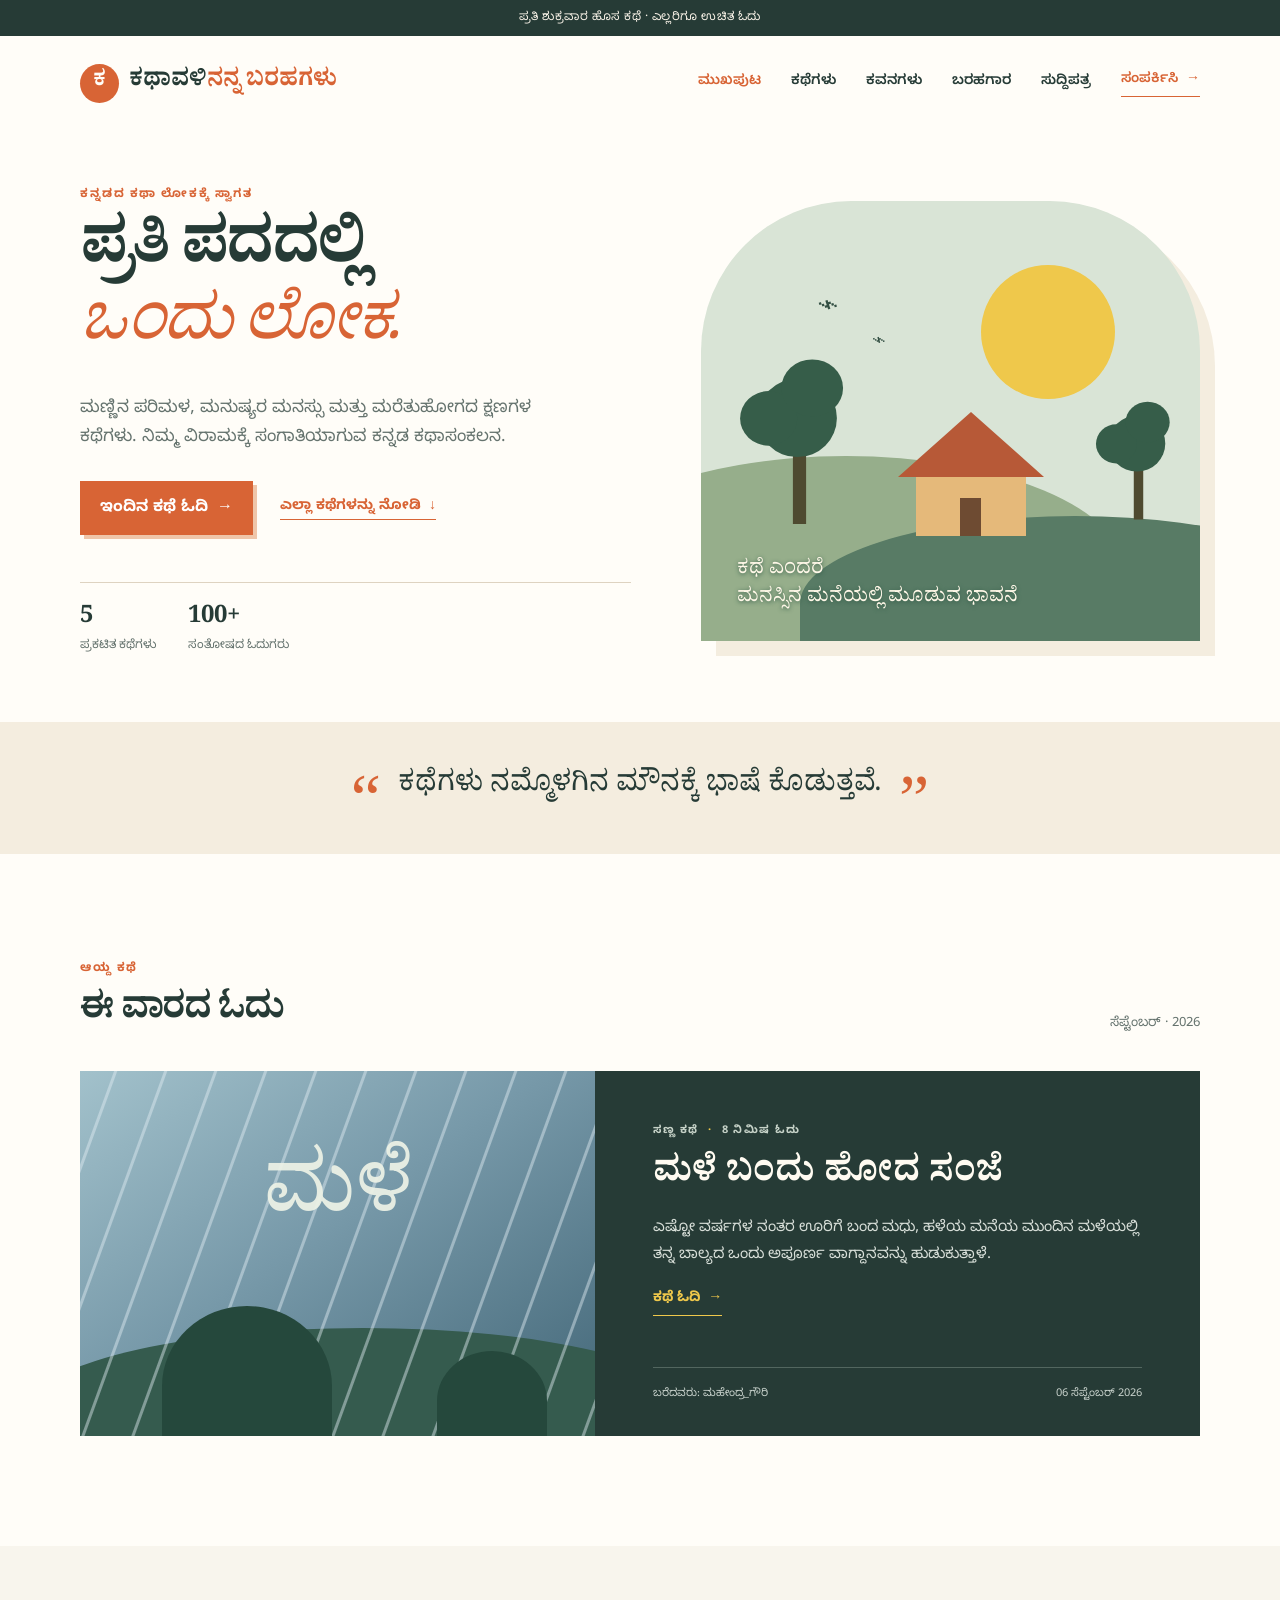
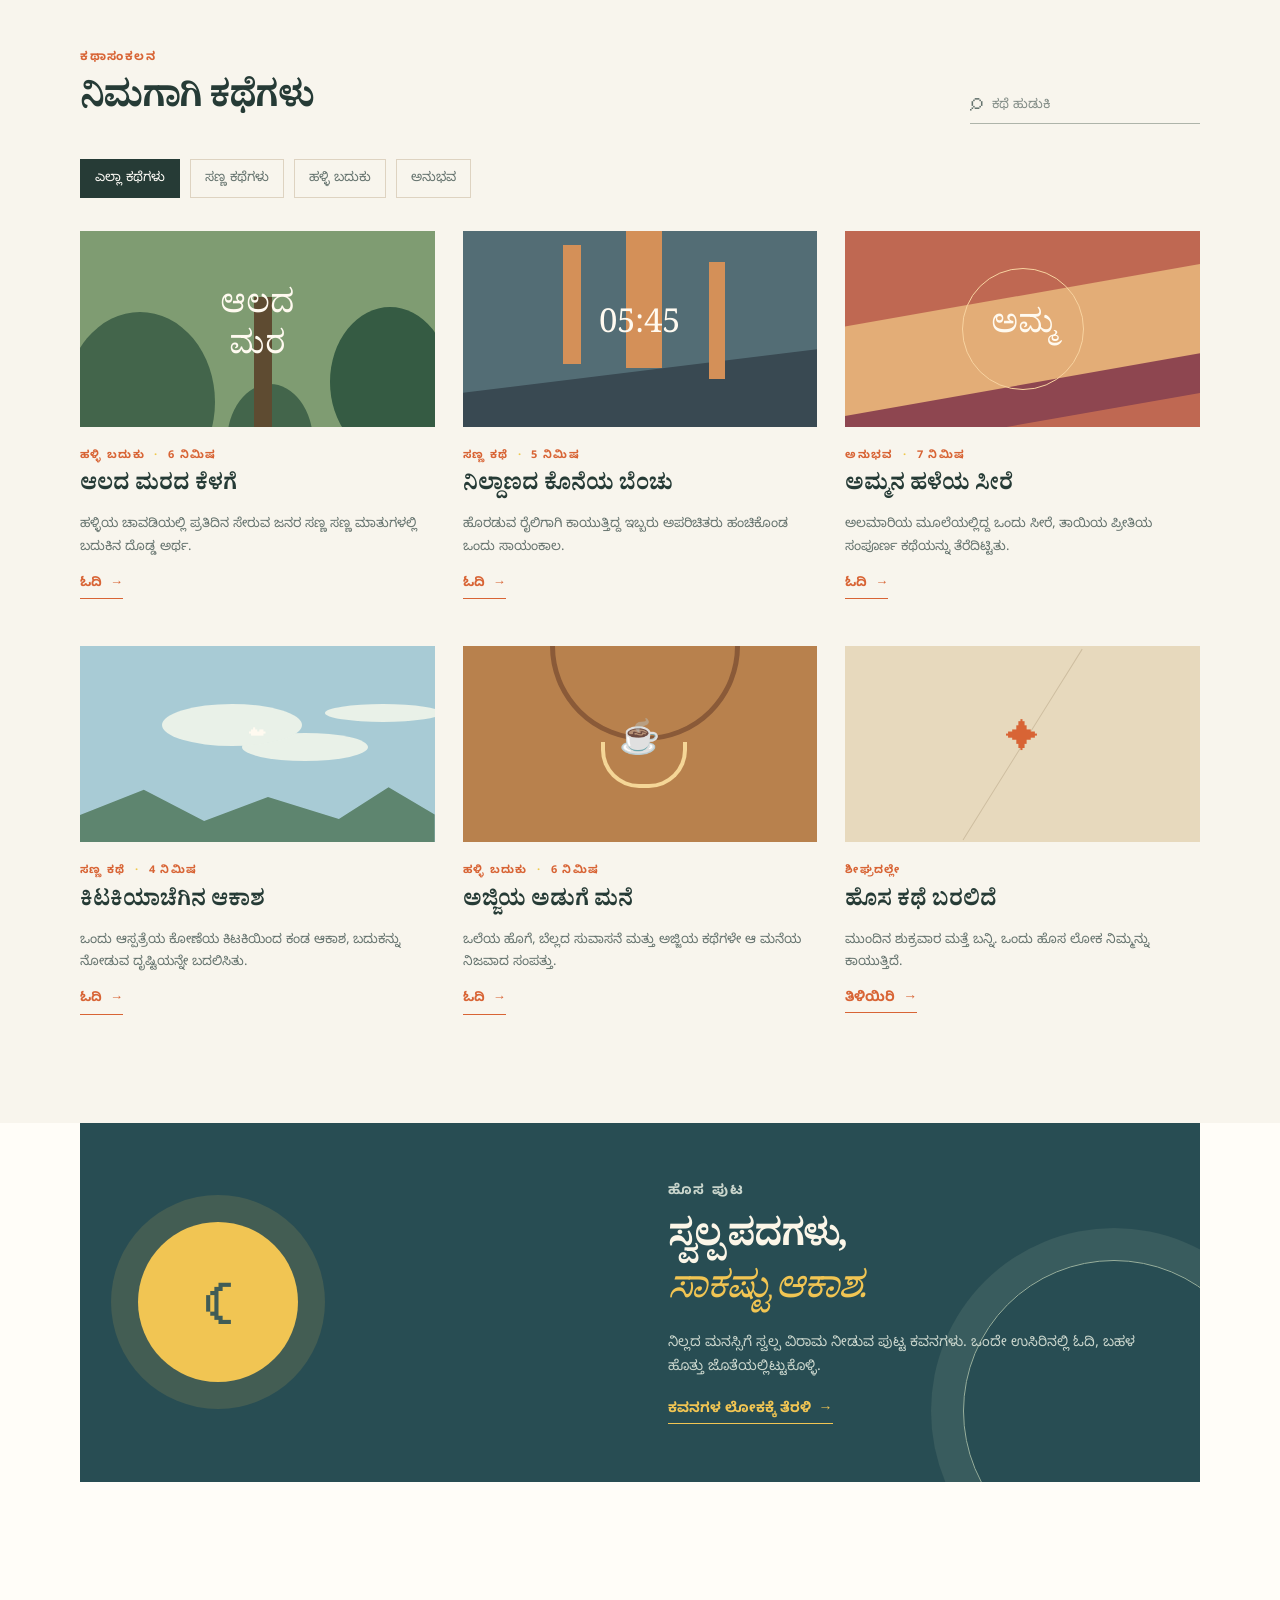
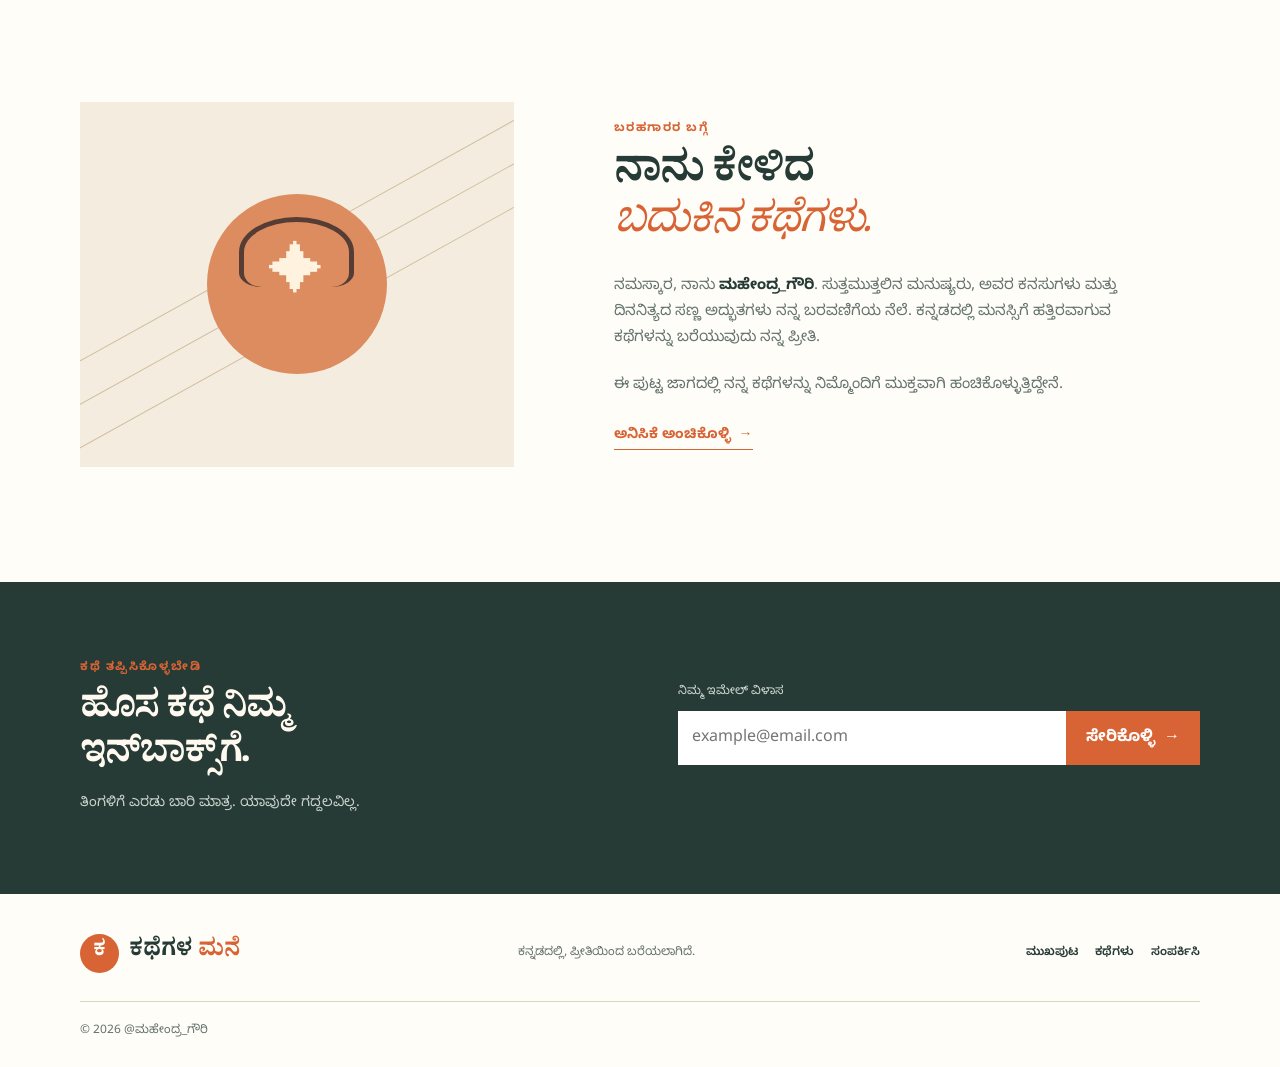
==== commit d80c18a9: "Updated website" ====
--- a/index.html
+++ b/index.html
@@ -44,8 +44,8 @@
             <a class="text-link" href="#stories">ಎಲ್ಲಾ ಕಥೆಗಳನ್ನು ನೋಡಿ <span>↓</span></a>
           </div>
           <div class="hero-meta">
-            <div><strong>11 </strong><span>ಪ್ರಕಟಿತ ಕಥೆಗಳು</span></div>
-            <div><strong>100</strong><span>ಸಂತೋಷದ ಓದುಗರು</span></div>
+            <div><strong>5</strong><span>ಪ್ರಕಟಿತ ಕಥೆಗಳು</span></div>
+            <div><strong>100+</strong><span>ಸಂತೋಷದ ಓದುಗರು</span></div>
           </div>
         </div>
         <div class="hero-art" aria-hidden="true">
@@ -56,7 +56,7 @@
           <div class="tree tree-one"><span></span></div>
           <div class="tree tree-two"><span></span></div>
           <div class="bird bird-one">⌁</div><div class="bird bird-two">⌁</div>
-          <p>ಕಥೆ ಎಂದರೆ<br />ಮನೆಗೆ ಬರುವ ದಾರಿ</p>
+          <p>ಕಥೆ ಎಂದರೆ<br />ಮನಸ್ಸಿನ ಮನೆಯಲ್ಲಿ ಮೂಡುವ ಭಾವನೆ</p>
         </div>
       </section>
 
@@ -154,11 +154,11 @@
       </section>
     </main>
 
-    <footer class="site-footer"><div class="container footer-inner"><a class="brand" href="#top"><span class="brand-mark">ಕ</span><span>ಕಥೆಗಳ <em>ಮನೆ</em></span></a><p>ಕನ್ನಡದಲ್ಲಿ, ಪ್ರೀತಿಯಿಂದ ಬರೆಯಲಾಗಿದೆ.</p><div class="footer-links"><a href="#top">ಮುಖಪುಟ</a><a href="#stories">ಕಥೆಗಳು</a><a href="mailto:hello@example.com">ಸಂಪರ್ಕಿಸಿ</a></div><p class="copyright">© <span id="year"></span> ನಿಮ್ಮ ಹೆಸರು</p></div></footer>
+    <footer class="site-footer"><div class="container footer-inner"><a class="brand" href="#top"><span class="brand-mark">ಕ</span><span>ಕಥೆಗಳ <em>ಮನೆ</em></span></a><p>ಕನ್ನಡದಲ್ಲಿ, ಪ್ರೀತಿಯಿಂದ ಬರೆಯಲಾಗಿದೆ.</p><div class="footer-links"><a href="#top">ಮುಖಪುಟ</a><a href="#stories">ಕಥೆಗಳು</a><a href="mailto:hello@example.com">ಸಂಪರ್ಕಿಸಿ</a></div><p class="copyright">© <span id="year"></span> @ಮಹೇಂದ್ರ_ಗೌರಿ</p></div></footer>
 
     <dialog class="reader" id="story-reader">
       <button class="close-reader" aria-label="ಕಥೆ ಮುಚ್ಚಿ">×</button>
-      <article class="reader-content"><p class="category" id="reader-category"></p><h2 id="reader-title"></h2><p class="reader-byline">ಬರೆದವರು: ನಿಮ್ಮ ಹೆಸರು</p><div class="reader-body" id="reader-body"></div><div class="reader-end">✦<p>ಓದಿದ್ದಕ್ಕೆ ಧನ್ಯವಾದಗಳು</p></div></article>
+      <article class="reader-content"><p class="category" id="reader-category"></p><h2 id="reader-title"></h2><p class="reader-byline">ಬರೆದವರು:ಮಹೇಂದ್ರ_ಗೌರಿ</p><div class="reader-body" id="reader-body"></div><div class="reader-end">✦<p>ಓದಿದ್ದಕ್ಕೆ ಧನ್ಯವಾದಗಳು</p></div></article>
     </dialog>
     <script src="app.js"></script>
   </body>
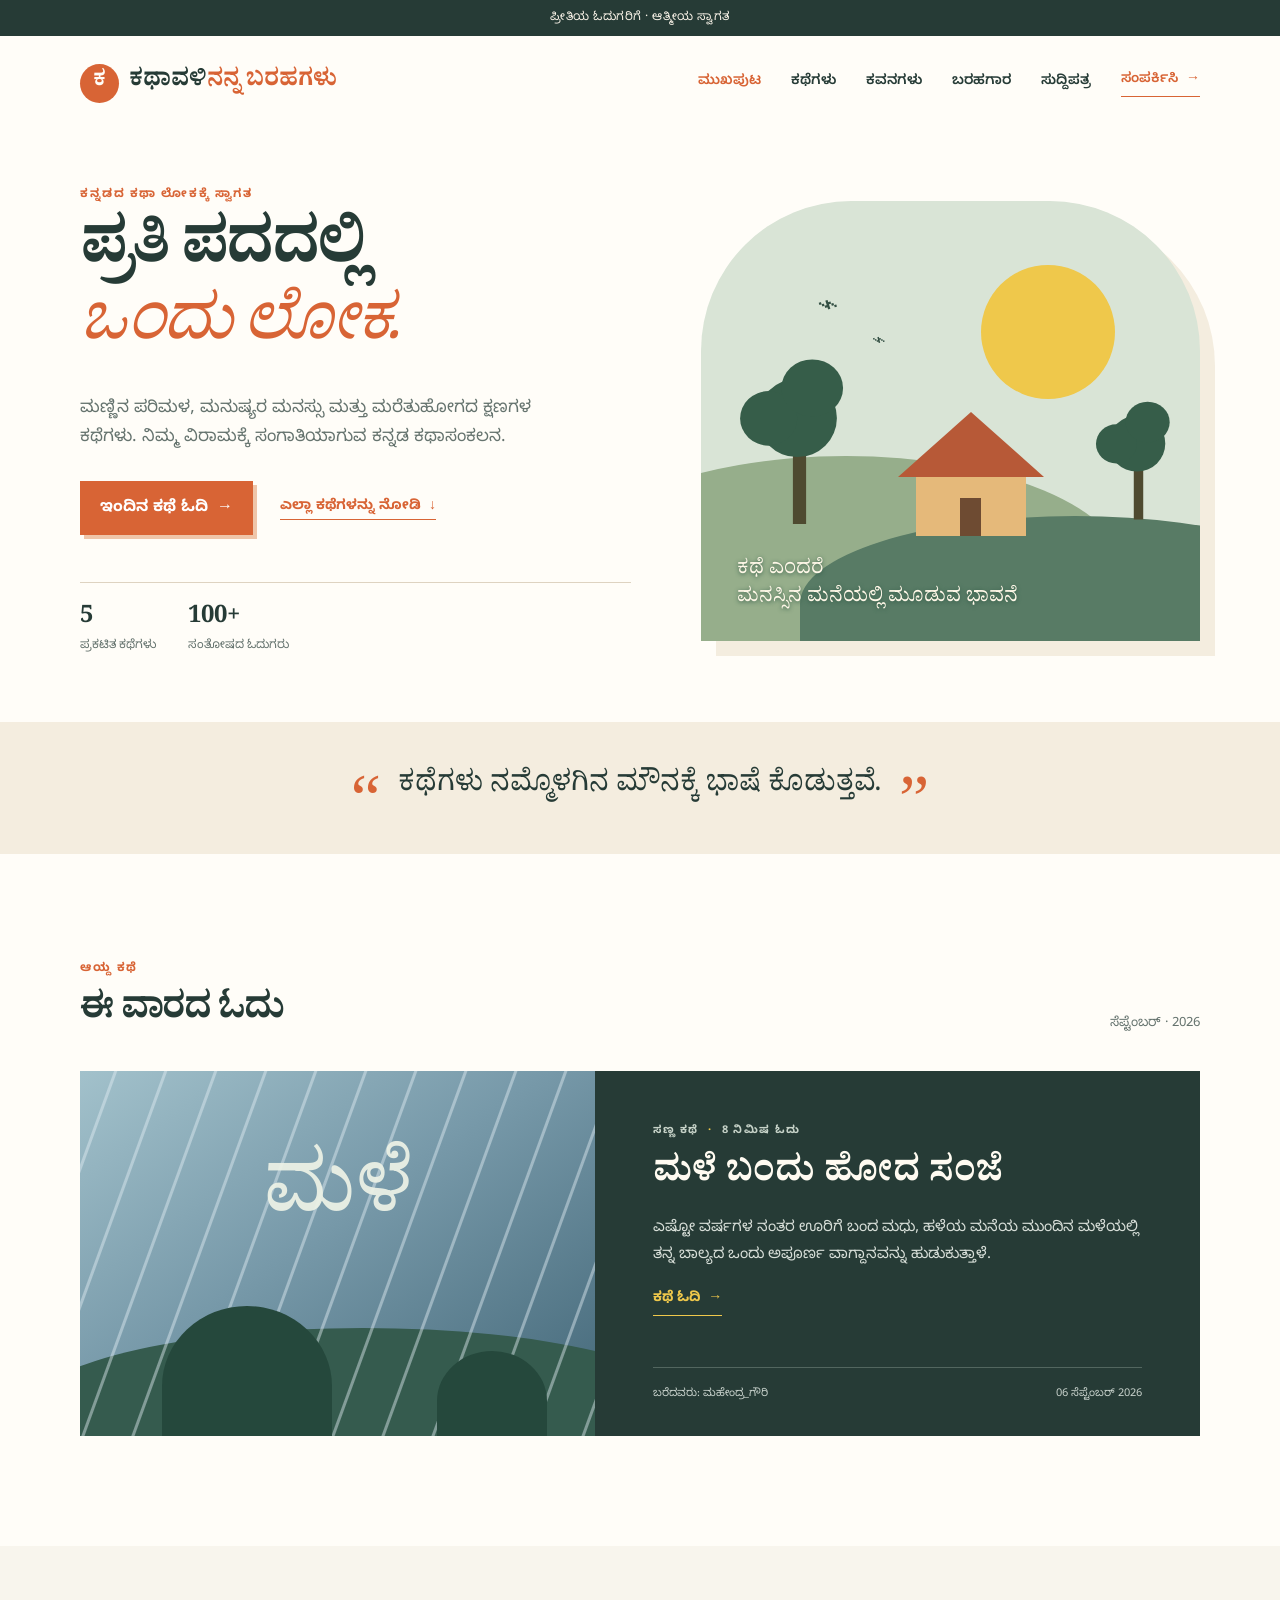
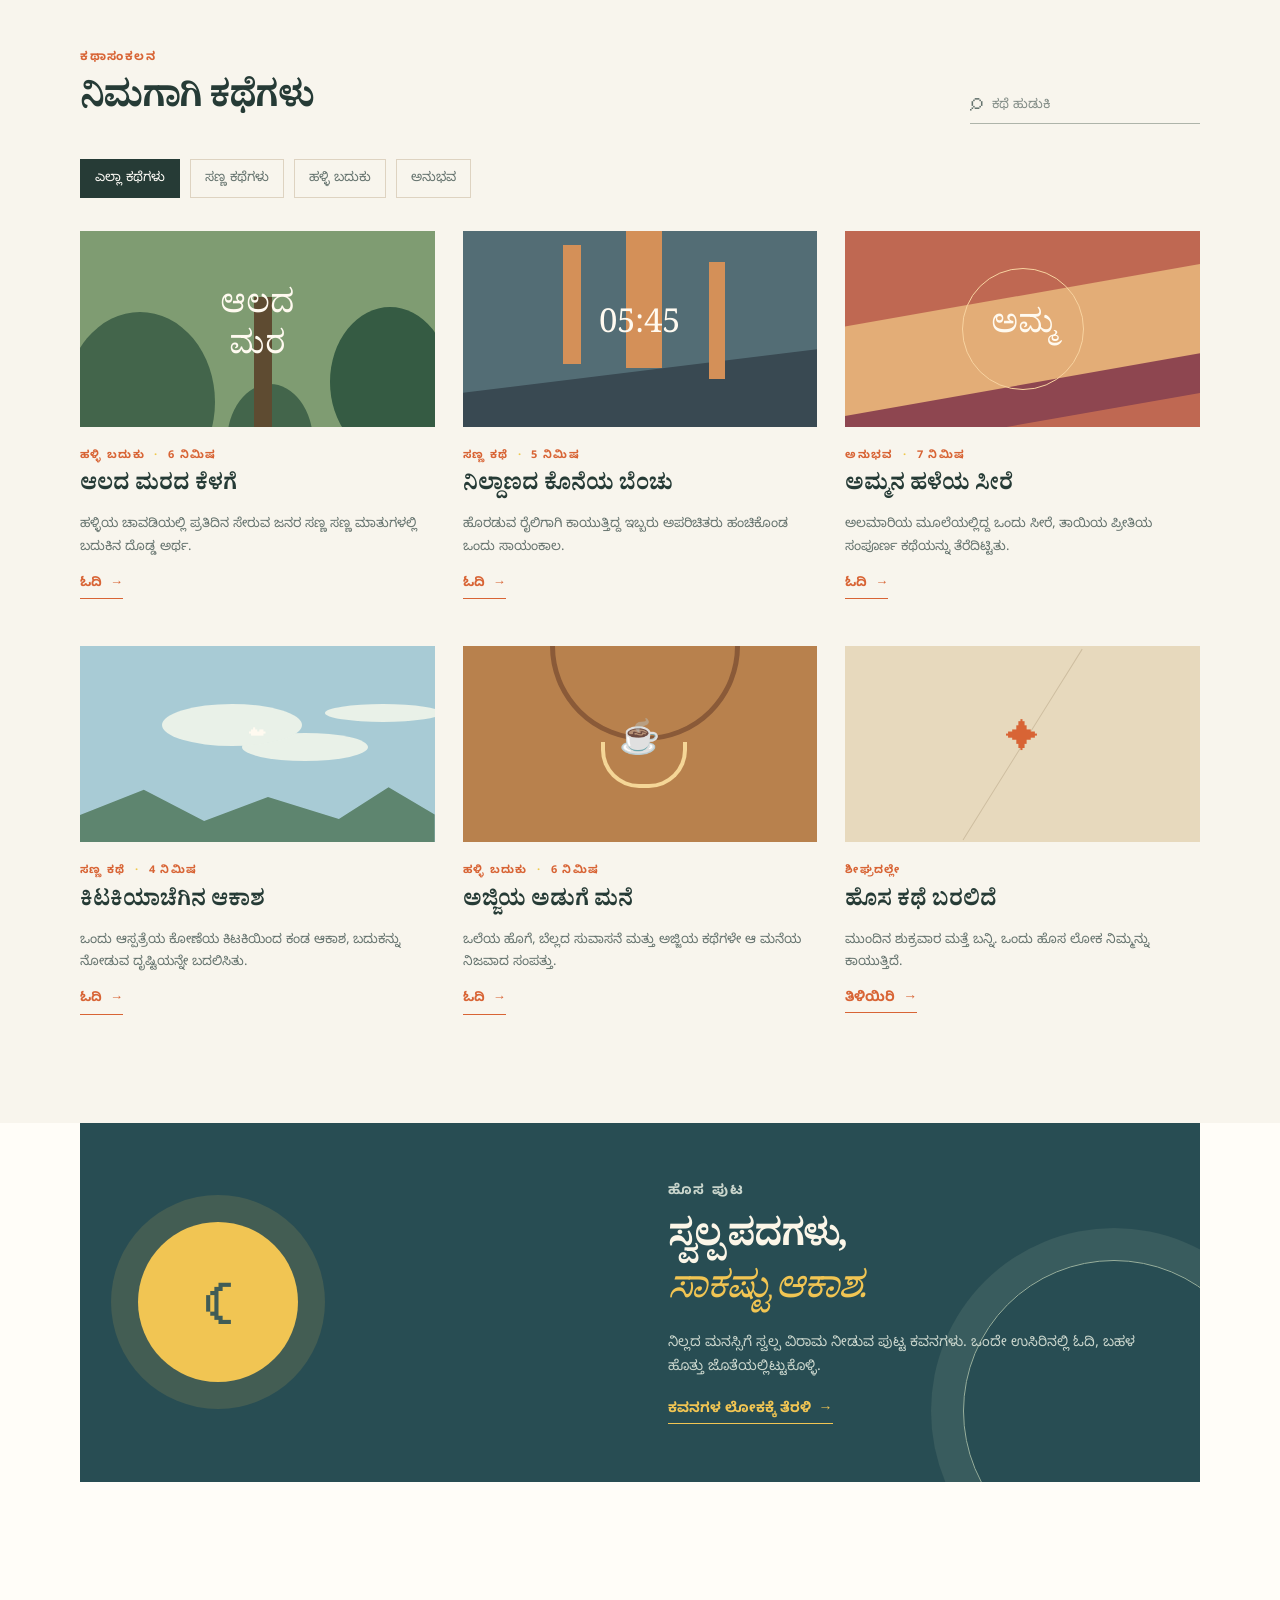
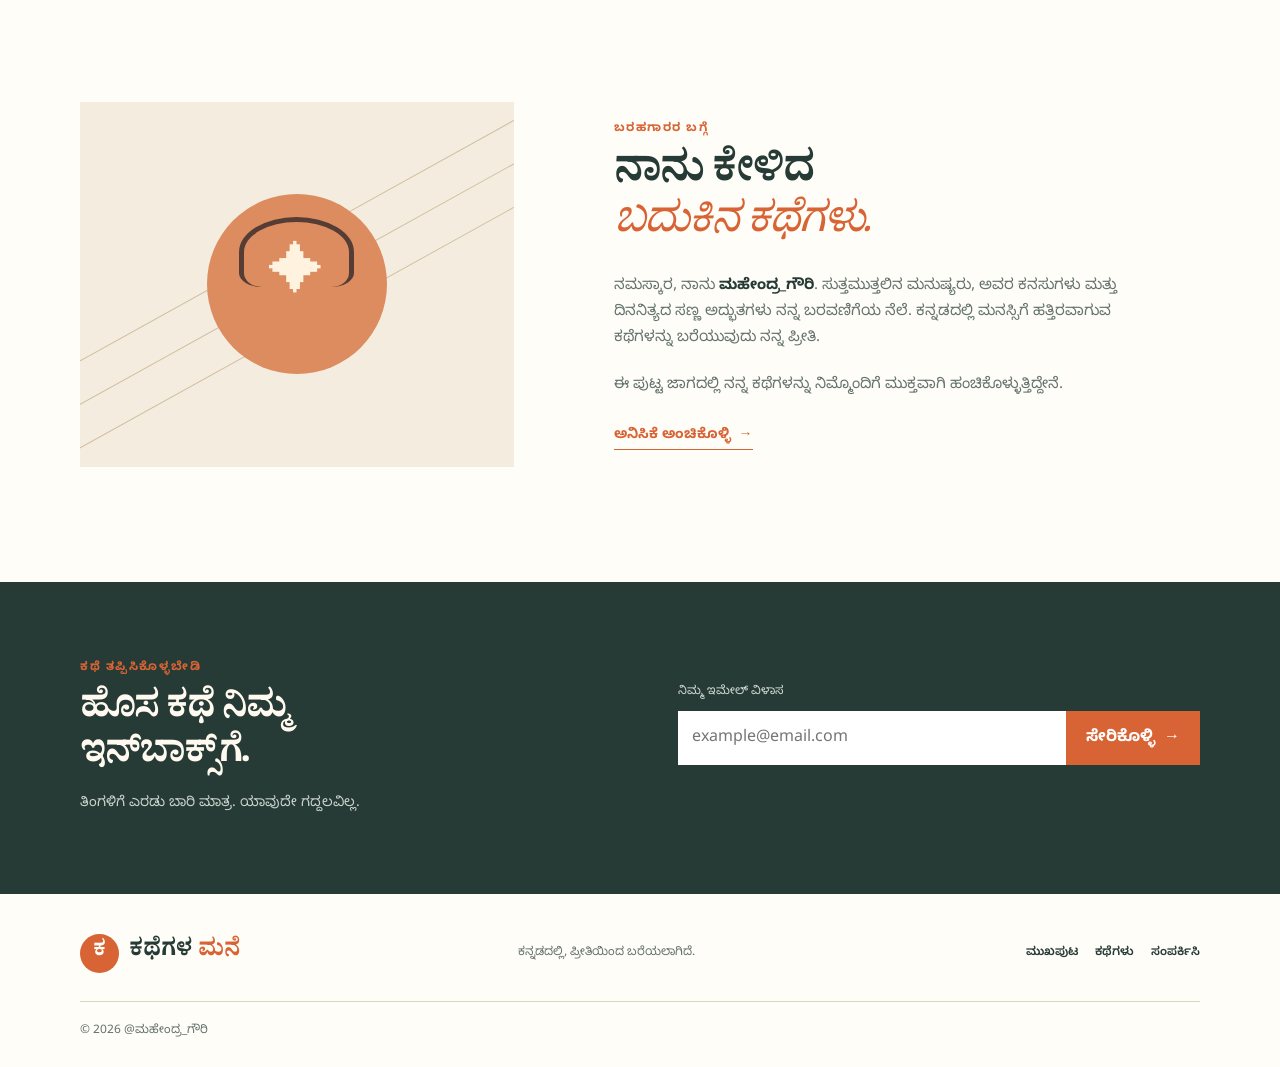
==== commit ec064e73: "Updated website" ====
--- a/index.html
+++ b/index.html
@@ -15,7 +15,7 @@
     <a class="skip-link" href="#stories">ಕಥೆಗಳಿಗೆ ತೆರಳಿ</a>
 
     <header class="site-header" id="top">
-      <div class="announcement">ಪ್ರತಿ ಶುಕ್ರವಾರ ಹೊಸ ಕಥೆ · ಎಲ್ಲರಿಗೂ ಉಚಿತ ಓದು</div>
+      <div class="announcement">ಪ್ರೀತಿಯ ಓದುಗರಿಗೆ · ಆತ್ಮೀಯ ಸ್ವಾಗತ </div>
       <nav class="nav container" aria-label="ಮುಖ್ಯ ಸಂಚರಣೆ">
         <a class="brand" href="index.html" aria-label="ಕಥಾವಳಿ ಮುಖಪುಟ">
           <span class="brand-mark">ಕ</span>
